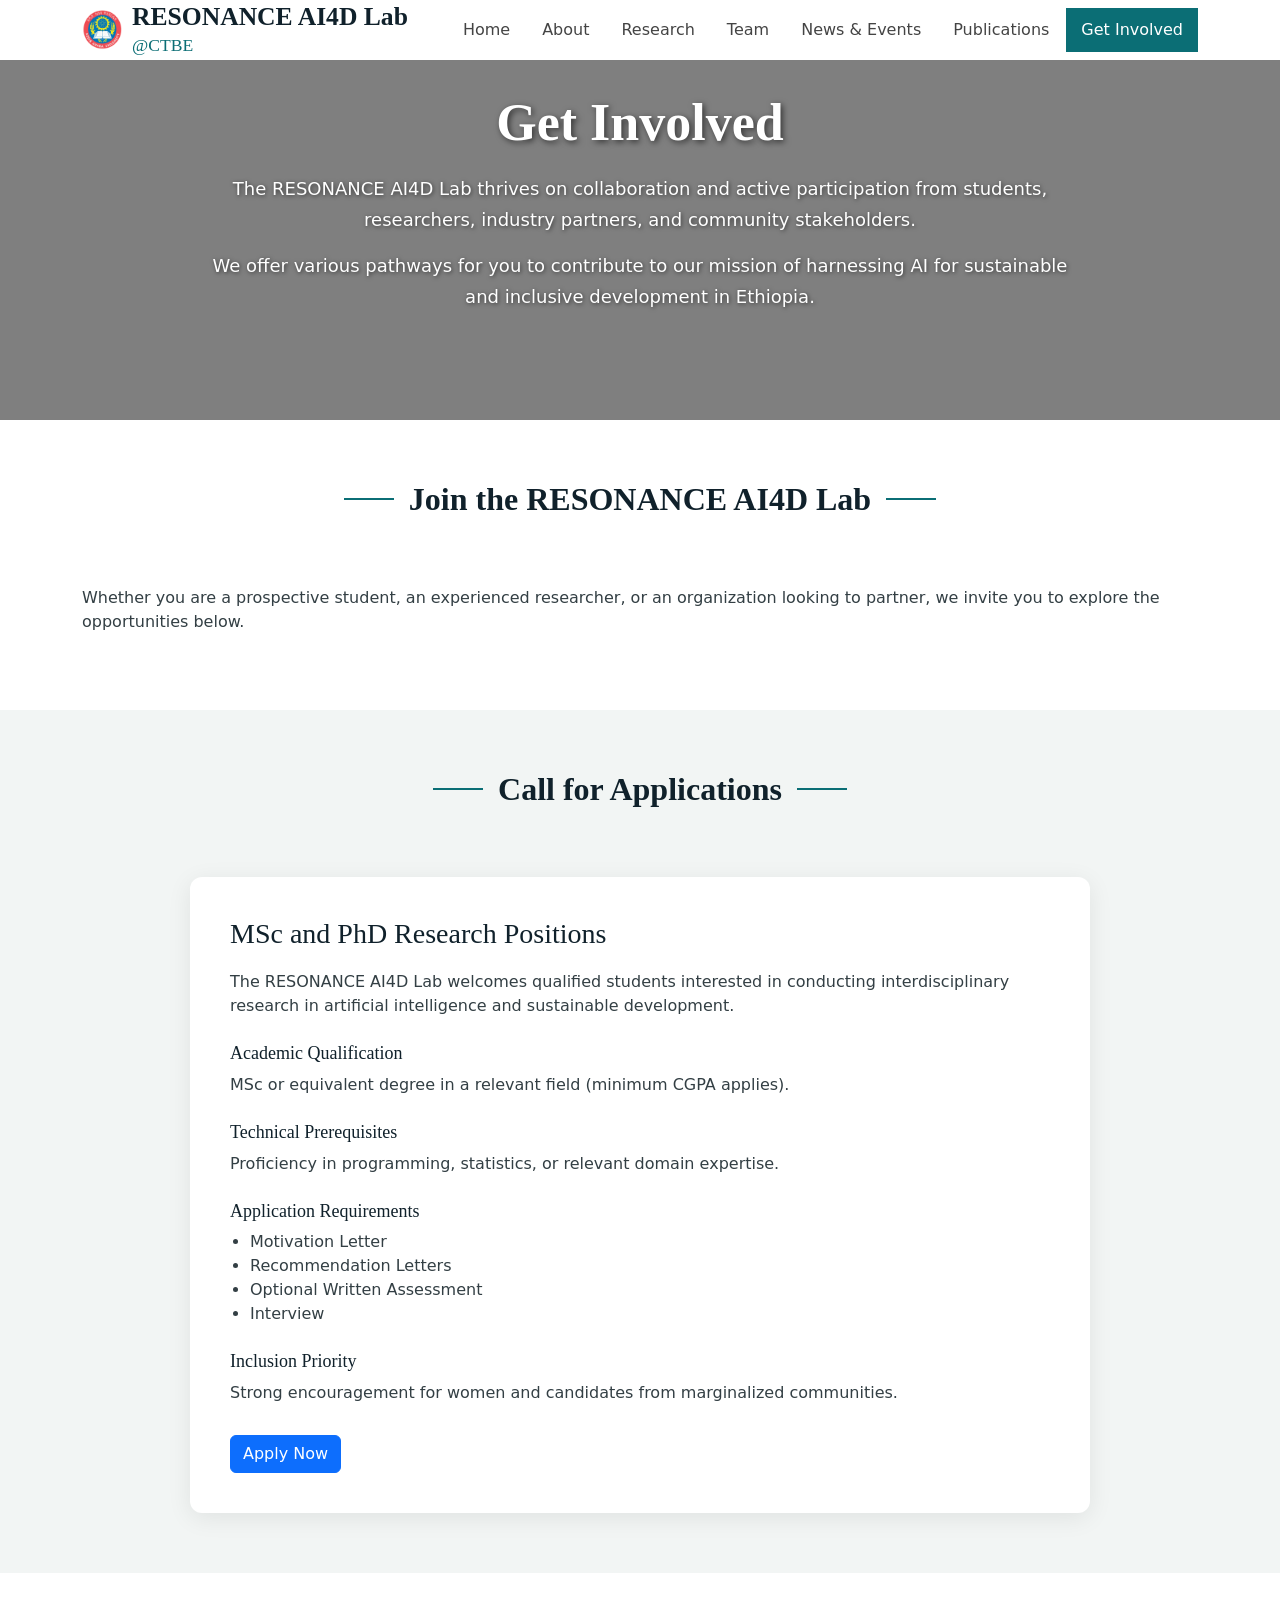
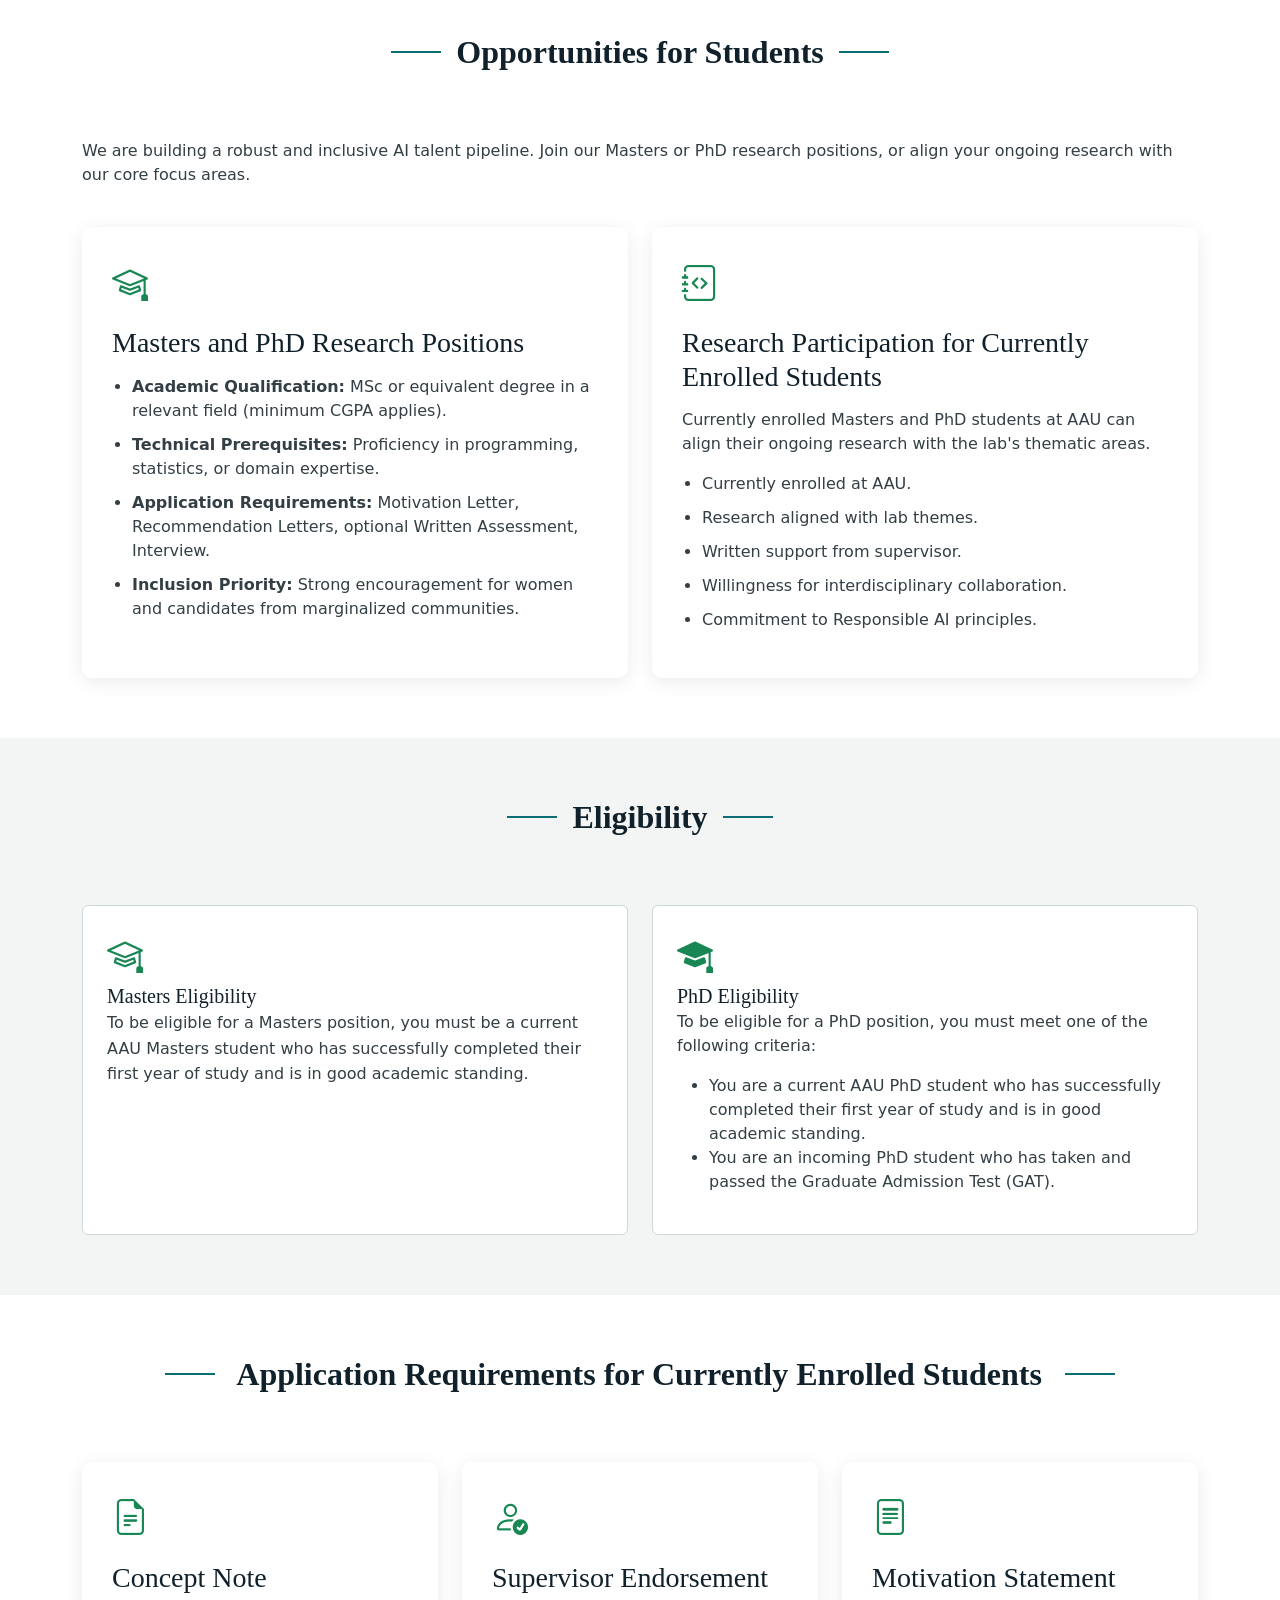
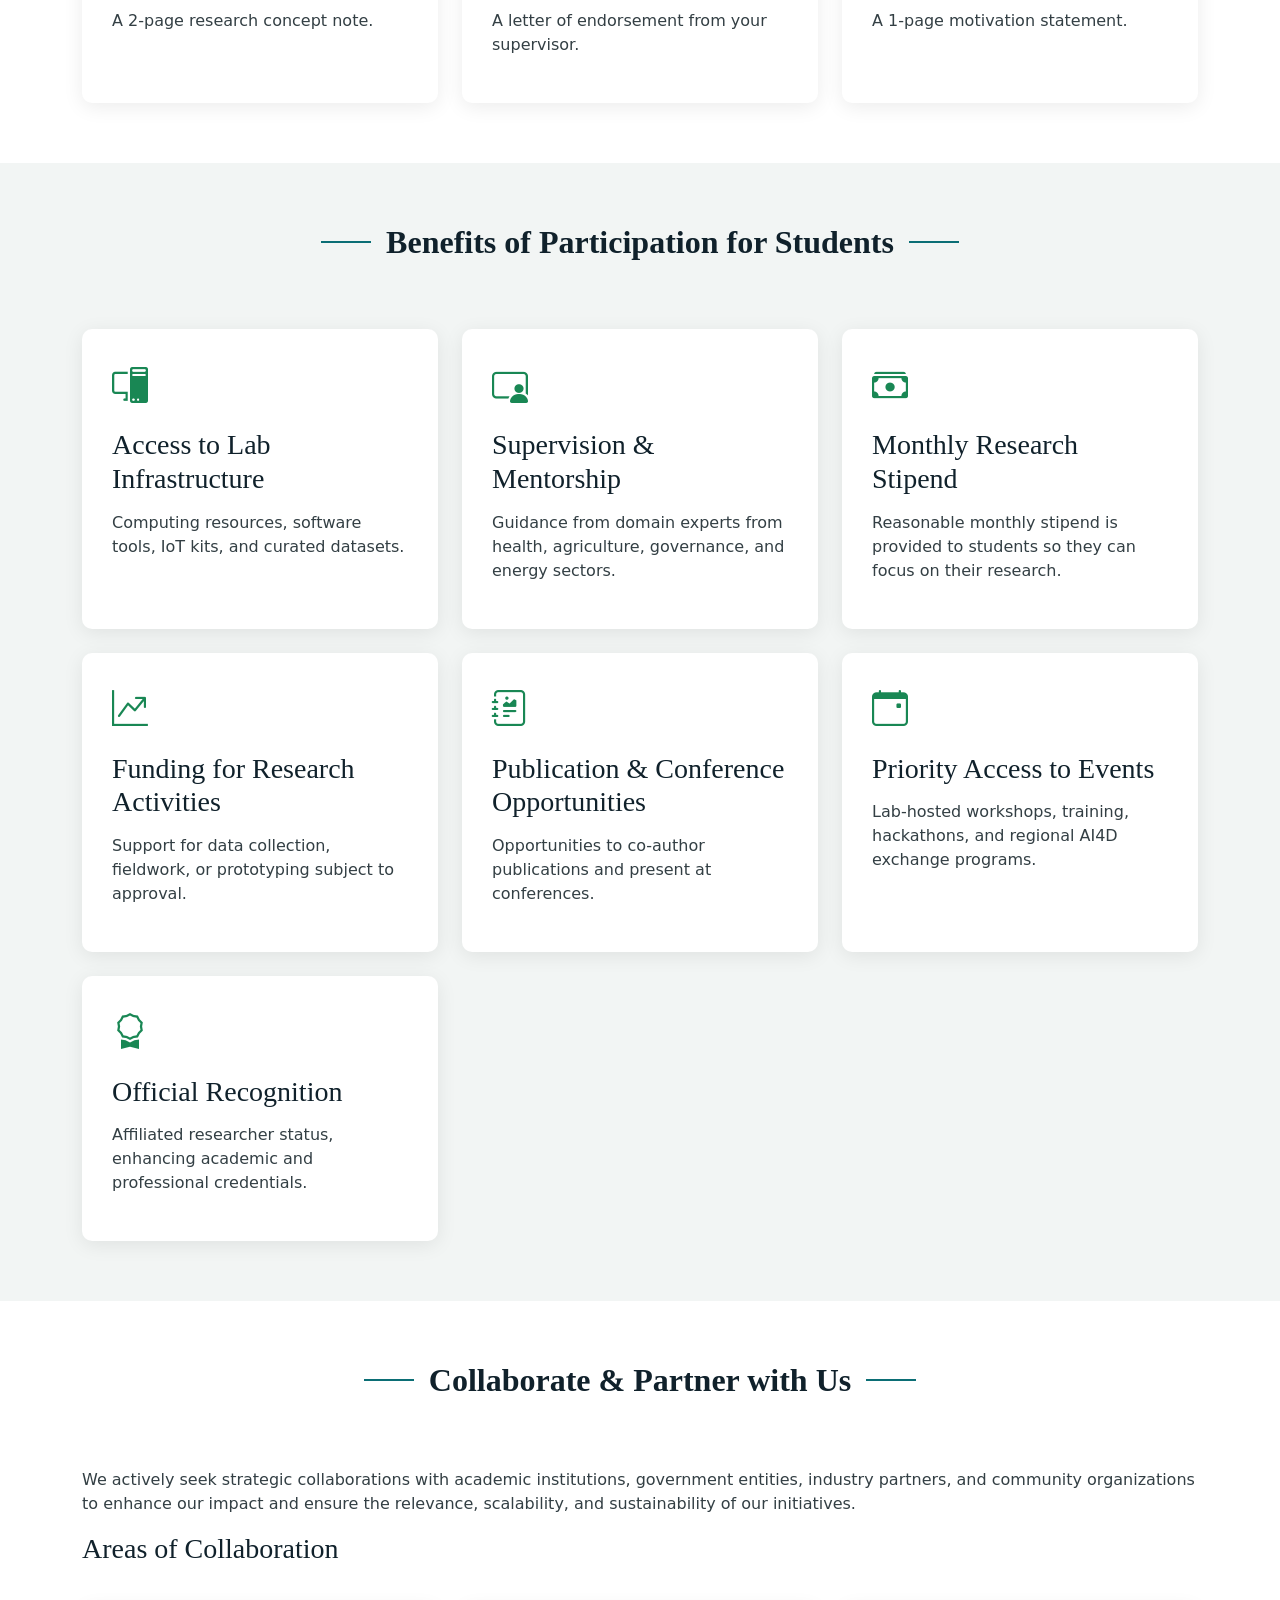
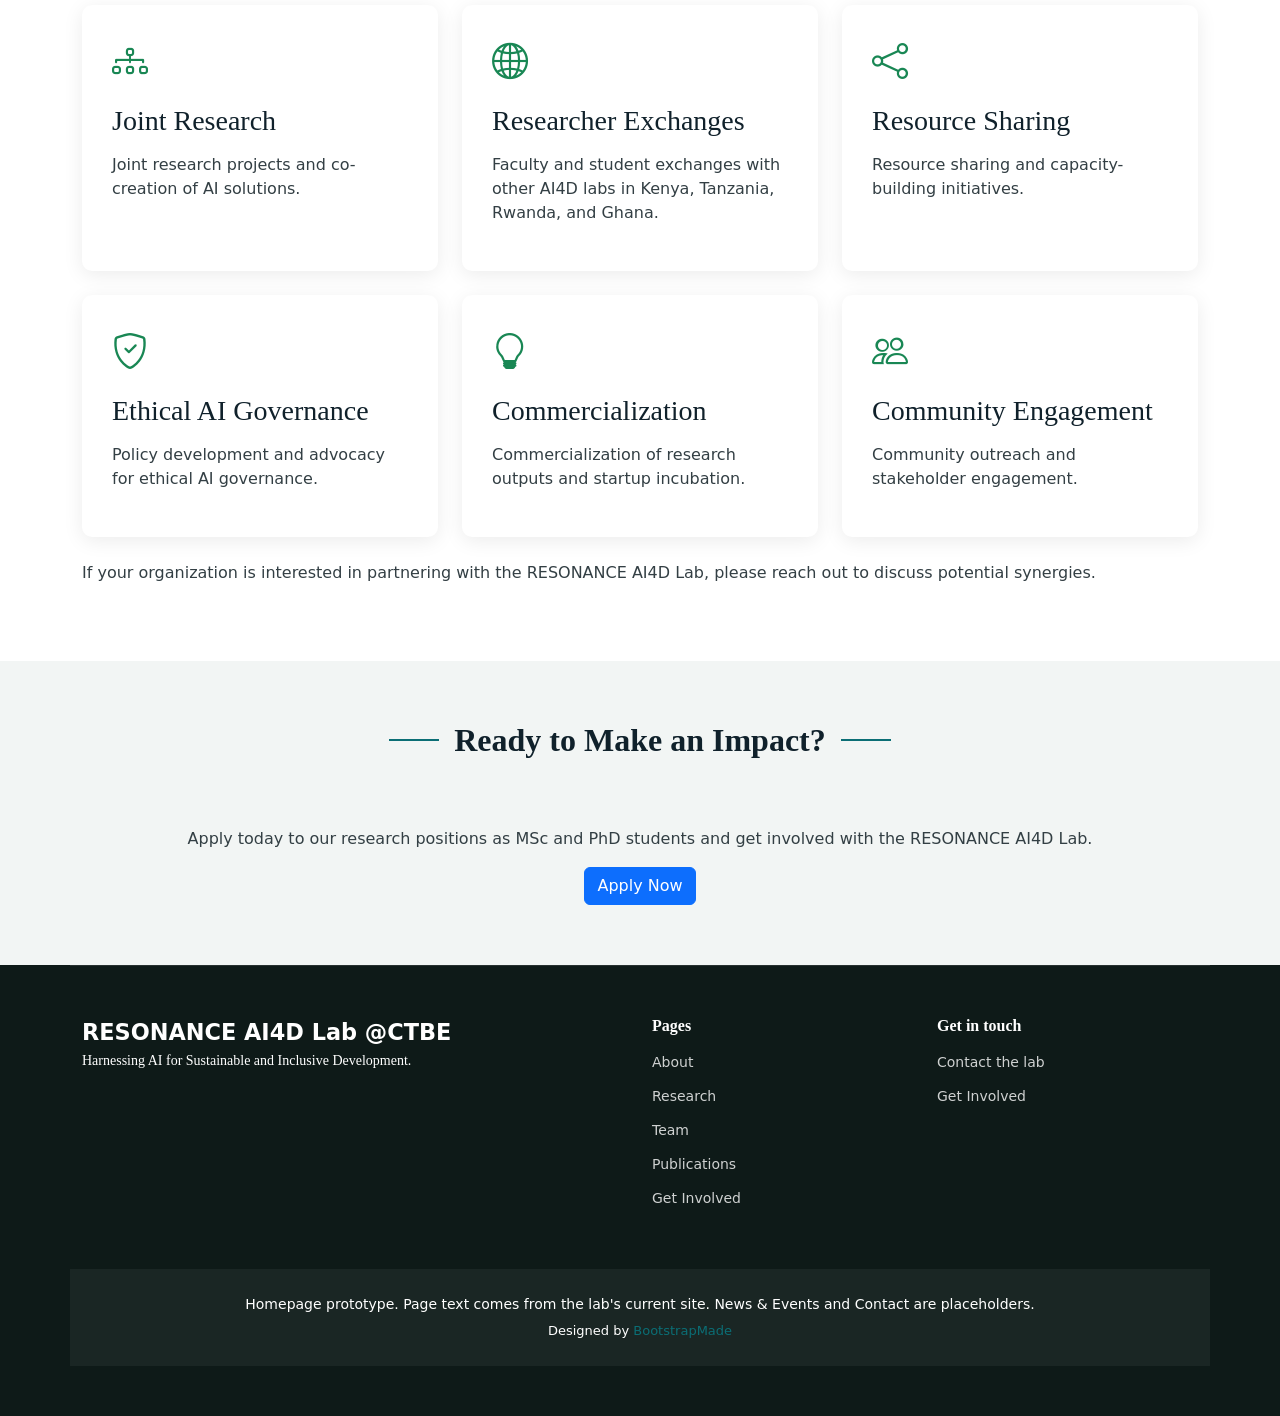
==== resonance-lab-site/get-involved.html @ 4c264465 "sample trial" ====
<!DOCTYPE html>
<html lang="en">
<head>
  <meta charset="utf-8">
  <meta name="viewport" content="width=device-width, initial-scale=1.0">

  <title>Get Involved | RESONANCE AI4D Lab @CTBE</title>

  <meta name="description"
        content="Get involved with the RESONANCE AI4D Lab through research, student opportunities, collaboration, and partnerships.">

  <link href="assets/vendor/bootstrap/css/bootstrap.min.css" rel="stylesheet">
  <link href="assets/vendor/bootstrap-icons/bootstrap-icons.css" rel="stylesheet">
  <link href="assets/css/main.css" rel="stylesheet">
  <link href="assets/css/lab.css" rel="stylesheet">

  <link rel="icon" type="image/png" href="assets/img/aauLogo.png">

  <!-- Template: Shuffle by BootstrapMade.com (https://bootstrapmade.com/license/) -->
</head>

<body class="index-page">

  <a class="skip" href="#main">Skip to main content</a>

  <!-- Header -->
  <header id="header" class="header d-flex align-items-center fixed-top">

    <div class="container-fluid container-xl position-relative d-flex align-items-center justify-content-between">

      <a href="index.html" class="logo d-flex align-items-center">
        <img src="assets/img/aauLogo.png" alt="AAU Logo" width="40" height="40">
        <span class="sitename">
          RESONANCE AI4D Lab <small>@CTBE</small>
        </span>
      </a>

      <nav id="navmenu" class="navmenu" aria-label="Main">

        <ul>
          <li><a href="index.html">Home</a></li>
          <li><a href="about.html">About</a></li>
          <li><a href="research.html">Research</a></li>
          <li><a href="team.html">Team</a></li>
          <li><a href="news-events.html">News &amp; Events</a></li>
          <li><a href="publications.html">Publications</a></li>
          <li>
            <a href="get-involved.html" class="active" aria-current="page">
              Get Involved
            </a>
          </li>
          <!-- <li><a href="contact.html">Contact</a></li> -->
        </ul>

        <button
          type="button"
          class="mobile-nav-toggle d-xl-none bi bi-list"
          aria-controls="navmenu"
          aria-expanded="false"
          aria-label="Open menu">
        </button>

      </nav>

    </div>
  </header>


  <!-- Main -->
  <main id="main" class="main">

    <!-- Hero -->
    <section class="get-involved-hero">

      <div class="get-involved-hero-overlay"></div>

      <div class="container get-involved-hero-content">

        <h1>Get Involved</h1>

        <p>
          The RESONANCE AI4D Lab thrives on collaboration and active
          participation from students, researchers, industry partners,
          and community stakeholders.
        </p>

        <p>
          We offer various pathways for you to contribute to our mission
          of harnessing AI for sustainable and inclusive development in Ethiopia.
        </p>

      </div>

    </section>


    <!-- Introduction -->
    <section class="section">

      <div class="container">

        <div class="section-title">
          <h2>Join the RESONANCE AI4D Lab</h2>
        </div>

        <div class="prose">

          <p>
            Whether you are a prospective student, an experienced researcher,
            or an organization looking to partner, we invite you to explore
            the opportunities below.
          </p>

        </div>

      </div>

    </section>


    <!-- Call for Applications -->
    <section class="section light-background"
             aria-labelledby="application-title">

      <div class="container">

        <div class="section-title">
          <h2 id="application-title">Call for Applications</h2>
        </div>

        <div class="application-box">

          <h3>MSc and PhD Research Positions</h3>

          <p>
            The RESONANCE AI4D Lab welcomes qualified students interested
            in conducting interdisciplinary research in artificial intelligence
            and sustainable development.
          </p>

          <h4>Academic Qualification</h4>

          <p>
            MSc or equivalent degree in a relevant field
            (minimum CGPA applies).
          </p>

          <h4>Technical Prerequisites</h4>

          <p>
            Proficiency in programming, statistics, or relevant
            domain expertise.
          </p>

          <h4>Application Requirements</h4>

          <ul>
            <li>Motivation Letter</li>
            <li>Recommendation Letters</li>
            <li>Optional Written Assessment</li>
            <li>Interview</li>
          </ul>

          <h4>Inclusion Priority</h4>

          <p>
            Strong encouragement for women and candidates from
            marginalized communities.
          </p>

          <div class="application-button">
            <a
              href="https://sites.google.com/aait.edu.et/resonance-lab/home/get-involved/application-202526"
              class="btn btn-primary"
              target="_blank"
              rel="noopener">
              Apply Now
            </a>
          </div>

        </div>

      </div>

    </section>


    <!-- Students -->
    <section class="section"
             aria-labelledby="students-title">

      <div class="container">

        <div class="section-title">
          <h2 id="students-title">Opportunities for Students</h2>
        </div>

        <div class="prose">

          <p>
            We are building a robust and inclusive AI talent pipeline.
            Join our Masters or PhD research positions, or align your
            ongoing research with our core focus areas.
          </p>

        </div>


        <div class="row gy-4 mt-3">

          <!-- Masters and PhD -->
          <div class="col-lg-6">

            <article class="involvement-card">

              <div class="involvement-icon">
                <i class="bi bi-mortarboard"></i>
              </div>

              <h3>Masters and PhD Research Positions</h3>

              <ul>
                <li>
                  <strong>Academic Qualification:</strong>
                  MSc or equivalent degree in a relevant field
                  (minimum CGPA applies).
                </li>

                <li>
                  <strong>Technical Prerequisites:</strong>
                  Proficiency in programming, statistics, or domain expertise.
                </li>

                <li>
                  <strong>Application Requirements:</strong>
                  Motivation Letter, Recommendation Letters,
                  optional Written Assessment, Interview.
                </li>

                <li>
                  <strong>Inclusion Priority:</strong>
                  Strong encouragement for women and candidates
                  from marginalized communities.
                </li>
              </ul>

            </article>

          </div>


          <!-- Current Students -->
          <div class="col-lg-6">

            <article class="involvement-card">

              <div class="involvement-icon">
                <i class="bi bi-journal-code"></i>
              </div>

              <h3>Research Participation for Currently Enrolled Students</h3>

              <p>
                Currently enrolled Masters and PhD students at AAU can
                align their ongoing research with the lab's thematic areas.
              </p>

              <ul>
                <li>Currently enrolled at AAU.</li>
                <li>Research aligned with lab themes.</li>
                <li>Written support from supervisor.</li>
                <li>Willingness for interdisciplinary collaboration.</li>
                <li>Commitment to Responsible AI principles.</li>
              </ul>

            </article>

          </div>

        </div>

      </div>

    </section>


    <!-- Eligibility -->
    <section class="section light-background"
             aria-labelledby="eligibility-title">

      <div class="container">

        <div class="section-title">
          <h2 id="eligibility-title">Eligibility</h2>
        </div>

        <div class="row gy-4">

          <div class="col-lg-6">

            <article class="person">

              <div class="involvement-icon">
                <i class="bi bi-mortarboard"></i>
              </div>

              <h3>Masters Eligibility</h3>

              <p>
                To be eligible for a Masters position, you must be a
                current AAU Masters student who has successfully completed
                their first year of study and is in good academic standing.
              </p>

            </article>

          </div>


          <div class="col-lg-6">

            <article class="person">

              <div class="involvement-icon">
                <i class="bi bi-mortarboard-fill"></i>
              </div>

              <h3>PhD Eligibility</h3>

              <p>
                To be eligible for a PhD position, you must meet one of
                the following criteria:
              </p>

              <ul>
                <li>
                  You are a current AAU PhD student who has successfully
                  completed their first year of study and is in good
                  academic standing.
                </li>

                <li>
                  You are an incoming PhD student who has taken and passed
                  the Graduate Admission Test (GAT).
                </li>
              </ul>

            </article>

          </div>

        </div>

      </div>

    </section>


    <!-- Application for Current Students -->
    <section class="section"
             aria-labelledby="requirements-title">

      <div class="container">

        <div class="section-title">
          <h2 id="requirements-title">
            Application Requirements for Currently Enrolled Students
          </h2>
        </div>

        <div class="row gy-4">

          <div class="col-md-4">

            <article class="benefit-card">
              <i class="bi bi-file-earmark-text"></i>
              <h3>Concept Note</h3>
              <p>
                A 2-page research concept note.
              </p>
            </article>

          </div>

          <div class="col-md-4">

            <article class="benefit-card">
              <i class="bi bi-person-check"></i>
              <h3>Supervisor Endorsement</h3>
              <p>
                A letter of endorsement from your supervisor.
              </p>
            </article>

          </div>

          <div class="col-md-4">

            <article class="benefit-card">
              <i class="bi bi-file-text"></i>
              <h3>Motivation Statement</h3>
              <p>
                A 1-page motivation statement.
              </p>
            </article>

          </div>

        </div>

      </div>

    </section>


    <!-- Benefits -->
    <section class="section light-background"
             aria-labelledby="benefits-title">

      <div class="container">

        <div class="section-title">
          <h2 id="benefits-title">Benefits of Participation for Students</h2>
        </div>

        <div class="row gy-4">

          <div class="col-md-6 col-lg-4">
            <article class="benefit-card">
              <i class="bi bi-pc-display"></i>
              <h3>Access to Lab Infrastructure</h3>
              <p>
                Computing resources, software tools, IoT kits,
                and curated datasets.
              </p>
            </article>
          </div>

          <div class="col-md-6 col-lg-4">
            <article class="benefit-card">
              <i class="bi bi-person-video3"></i>
              <h3>Supervision &amp; Mentorship</h3>
              <p>
                Guidance from domain experts from health, agriculture,
                governance, and energy sectors.
              </p>
            </article>
          </div>

          <div class="col-md-6 col-lg-4">
            <article class="benefit-card">
              <i class="bi bi-cash-stack"></i>
              <h3>Monthly Research Stipend</h3>
              <p>
                Reasonable monthly stipend is provided to students
                so they can focus on their research.
              </p>
            </article>
          </div>

          <div class="col-md-6 col-lg-4">
            <article class="benefit-card">
              <i class="bi bi-graph-up-arrow"></i>
              <h3>Funding for Research Activities</h3>
              <p>
                Support for data collection, fieldwork, or prototyping
                subject to approval.
              </p>
            </article>
          </div>

          <div class="col-md-6 col-lg-4">
            <article class="benefit-card">
              <i class="bi bi-journal-richtext"></i>
              <h3>Publication &amp; Conference Opportunities</h3>
              <p>
                Opportunities to co-author publications and present
                at conferences.
              </p>
            </article>
          </div>

          <div class="col-md-6 col-lg-4">
            <article class="benefit-card">
              <i class="bi bi-calendar-event"></i>
              <h3>Priority Access to Events</h3>
              <p>
                Lab-hosted workshops, training, hackathons,
                and regional AI4D exchange programs.
              </p>
            </article>
          </div>

          <div class="col-md-6 col-lg-4">
            <article class="benefit-card">
              <i class="bi bi-award"></i>
              <h3>Official Recognition</h3>
              <p>
                Affiliated researcher status, enhancing academic
                and professional credentials.
              </p>
            </article>
          </div>

        </div>

      </div>

    </section>


    <!-- Collaborate -->
    <section class="section"
             aria-labelledby="collaborate-title">

      <div class="container">

        <div class="section-title">
          <h2 id="collaborate-title">Collaborate &amp; Partner with Us</h2>
        </div>

        <div class="prose">

          <p>
            We actively seek strategic collaborations with academic
            institutions, government entities, industry partners,
            and community organizations to enhance our impact and
            ensure the relevance, scalability, and sustainability
            of our initiatives.
          </p>

          <h3>Areas of Collaboration</h3>

        </div>


        <div class="row gy-4 mt-3">

          <div class="col-md-6 col-lg-4">
            <article class="benefit-card">
              <i class="bi bi-diagram-3"></i>
              <h3>Joint Research</h3>
              <p>
                Joint research projects and co-creation of AI solutions.
              </p>
            </article>
          </div>

          <div class="col-md-6 col-lg-4">
            <article class="benefit-card">
              <i class="bi bi-globe2"></i>
              <h3>Researcher Exchanges</h3>
              <p>
                Faculty and student exchanges with other AI4D labs
                in Kenya, Tanzania, Rwanda, and Ghana.
              </p>
            </article>
          </div>

          <div class="col-md-6 col-lg-4">
            <article class="benefit-card">
              <i class="bi bi-share"></i>
              <h3>Resource Sharing</h3>
              <p>
                Resource sharing and capacity-building initiatives.
              </p>
            </article>
          </div>

          <div class="col-md-6 col-lg-4">
            <article class="benefit-card">
              <i class="bi bi-shield-check"></i>
              <h3>Ethical AI Governance</h3>
              <p>
                Policy development and advocacy for ethical AI governance.
              </p>
            </article>
          </div>

          <div class="col-md-6 col-lg-4">
            <article class="benefit-card">
              <i class="bi bi-lightbulb"></i>
              <h3>Commercialization</h3>
              <p>
                Commercialization of research outputs and startup incubation.
              </p>
            </article>
          </div>

          <div class="col-md-6 col-lg-4">
            <article class="benefit-card">
              <i class="bi bi-people"></i>
              <h3>Community Engagement</h3>
              <p>
                Community outreach and stakeholder engagement.
              </p>
            </article>
          </div>

        </div>

        <div class="prose mt-4">

          <p>
            If your organization is interested in partnering with the
            RESONANCE AI4D Lab, please reach out to discuss potential
            synergies.
          </p>

        </div>

      </div>

    </section>


    <!-- Final CTA -->
    <section class="section light-background"
             aria-labelledby="impact-title">

      <div class="container text-center">

        <div class="section-title">

          <h2 id="impact-title">Ready to Make an Impact?</h2>

        </div>

        <p>
          Apply today to our research positions as MSc and PhD students
          and get involved with the RESONANCE AI4D Lab.
        </p>

        <a
          href="https://sites.google.com/aait.edu.et/resonance-lab/home/get-involved/application-202526"
          class="btn btn-primary"
          target="_blank"
          rel="noopener">
          Apply Now
        </a>

      </div>

    </section>

  </main>


  <!-- Footer -->
  <footer id="footer" class="footer dark-background">

    <div class="container footer-top">

      <div class="row gy-4">

        <div class="col-lg-6 footer-about">

          <span class="sitename"
                style="font-size:1.4rem;font-weight:700">
            RESONANCE AI4D Lab @CTBE
          </span>

          <p>
            Harnessing AI for Sustainable and Inclusive Development.
          </p>

        </div>


        <div class="col-lg-3 col-6 footer-links">

          <h4>Pages</h4>

          <ul>
            <li><a href="about.html">About</a></li>
            <li><a href="research.html">Research</a></li>
            <li><a href="team.html">Team</a></li>
            <li><a href="publications.html">Publications</a></li>
            <li><a href="get-involved.html">Get Involved</a></li>
          </ul>

        </div>


        <div class="col-lg-3 col-6 footer-links">

          <h4>Get in touch</h4>

          <ul>
            <li><a href="contact.html">Contact the lab</a></li>
            <li><a href="get-involved.html">Get Involved</a></li>
          </ul>

        </div>

      </div>

    </div>


    <div class="container copyright text-center mt-4">

      <p>
        Homepage prototype. Page text comes from the lab's current site.
        News &amp; Events and Contact are placeholders.
      </p>

      <div class="credits">
        Designed by
        <a href="https://bootstrapmade.com/">BootstrapMade</a>
      </div>

    </div>

  </footer>


  <a href="#"
     id="scroll-top"
     class="scroll-top d-flex align-items-center justify-content-center"
     aria-label="Back to top">
    <i class="bi bi-arrow-up-short" aria-hidden="true"></i>
  </a>

  <script src="assets/js/main.js"></script>

</body>
</html>
---- resonance-lab-site/assets/css/main.css ----
/**
* Template Name: Shuffle
* Template URL: https://bootstrapmade.com/bootstrap-3-one-page-template-free-shuffle/
* Updated: Aug 07 2024 with Bootstrap v5.3.3
* Author: BootstrapMade.com
* License: https://bootstrapmade.com/license/
*/

/*--------------------------------------------------------------
# Font & Color Variables
# Help: https://bootstrapmade.com/color-system/
--------------------------------------------------------------*/
/* Fonts */
:root {
  --default-font: "Roboto",  system-ui, -apple-system, "Segoe UI", Roboto, "Helvetica Neue", Arial, "Noto Sans", "Liberation Sans", sans-serif, "Apple Color Emoji", "Segoe UI Emoji", "Segoe UI Symbol", "Noto Color Emoji";
  --heading-font: "Inter",  sans-serif;
  --nav-font: "Poppins",  sans-serif;
}

/* Global Colors - The following color variables are used throughout the website. Updating them here will change the color scheme of the entire website */
:root { 
  --background-color: #ffffff; /* Background color for the entire website, including individual sections */
  --default-color: #444444; /* Default color used for the majority of the text content across the entire website */
  --heading-color: #384f4b; /* Color for headings, subheadings and title throughout the website */
  --accent-color: #1bbca3; /* Accent color that represents your brand on the website. It's used for buttons, links, and other elements that need to stand out */
  --surface-color: #ffffff; /* The surface color is used as a background of boxed elements within sections, such as cards, icon boxes, or other elements that require a visual separation from the global background. */
  --contrast-color: #ffffff; /* Contrast color for text, ensuring readability against backgrounds of accent, heading, or default colors. */
}

/* Nav Menu Colors - The following color variables are used specifically for the navigation menu. They are separate from the global colors to allow for more customization options */
:root {
  --nav-color: #444444;  /* The default color of the main navmenu links */
  --nav-hover-color: #1bbca3; /* Applied to main navmenu links when they are hovered over or active */
  --nav-mobile-background-color: #ffffff; /* Used as the background color for mobile navigation menu */
  --nav-dropdown-background-color: #ffffff; /* Used as the background color for dropdown items that appear when hovering over primary navigation items */
  --nav-dropdown-color: #444444; /* Used for navigation links of the dropdown items in the navigation menu. */
  --nav-dropdown-hover-color: #1bbca3; /* Similar to --nav-hover-color, this color is applied to dropdown navigation links when they are hovered over. */
}

/* Color Presets - These classes override global colors when applied to any section or element, providing reuse of the sam color scheme. */

.light-background {
  --background-color: #f2f5f4;
  --surface-color: #ffffff;
}

.dark-background {
  --background-color: #0e1a18;
  --default-color: #ffffff;
  --heading-color: #ffffff;
  --surface-color: #203b37;
  --contrast-color: #ffffff;
}

/* Smooth scroll */
:root {
  scroll-behavior: smooth;
}

/*--------------------------------------------------------------
# General Styling & Shared Classes
--------------------------------------------------------------*/
body {
  color: var(--default-color);
  background-color: var(--background-color);
  font-family: var(--default-font);
}

a {
  color: var(--accent-color);
  text-decoration: none;
  transition: 0.3s;
}

a:hover {
  color: color-mix(in srgb, var(--accent-color), transparent 25%);
  text-decoration: none;
}

h1,
h2,
h3,
h4,
h5,
h6 {
  color: var(--heading-color);
  font-family: var(--heading-font);
}

/* PHP Email Form Messages
------------------------------*/
.php-email-form .error-message {
  display: none;
  background: #df1529;
  color: #ffffff;
  text-align: left;
  padding: 15px;
  margin-bottom: 24px;
  font-weight: 600;
}

.php-email-form .sent-message {
  display: none;
  color: #ffffff;
  background: #059652;
  text-align: center;
  padding: 15px;
  margin-bottom: 24px;
  font-weight: 600;
}

.php-email-form .loading {
  display: none;
  background: var(--surface-color);
  text-align: center;
  padding: 15px;
  margin-bottom: 24px;
}

.php-email-form .loading:before {
  content: "";
  display: inline-block;
  border-radius: 50%;
  width: 24px;
  height: 24px;
  margin: 0 10px -6px 0;
  border: 3px solid var(--accent-color);
  border-top-color: var(--surface-color);
  animation: php-email-form-loading 1s linear infinite;
}

@keyframes php-email-form-loading {
  0% {
    transform: rotate(0deg);
  }

  100% {
    transform: rotate(360deg);
  }
}

/*--------------------------------------------------------------
# Global Header
--------------------------------------------------------------*/
.header {
  color: var(--default-color);
  background-color: var(--background-color);
  padding: 15px 0;
  transition: all 0.5s;
  z-index: 997;
}

.header .logo {
  line-height: 1;
}

.header .logo img {
  max-height: 32px;
  margin-right: 8px;
}

.header .logo h1 {
  font-size: 30px;
  margin: 0;
  font-weight: 700;
  color: var(--heading-color);
}

.scrolled .header {
  box-shadow: 0px 0 18px rgba(0, 0, 0, 0.1);
}

/*--------------------------------------------------------------
# Navigation Menu
--------------------------------------------------------------*/
/* Desktop Navigation */
@media (min-width: 1200px) {
  .navmenu {
    padding: 0;
  }

  .navmenu ul {
    margin: 0;
    padding: 0;
    display: flex;
    list-style: none;
    align-items: center;
  }

  .navmenu li {
    position: relative;
  }

  .navmenu a,
  .navmenu a:focus {
    color: var(--nav-color);
    padding: 10px 15px;
    margin-left: 2px;
    font-size: 16px;
    font-family: var(--nav-font);
    font-weight: 400;
    display: flex;
    align-items: center;
    justify-content: space-between;
    white-space: nowrap;
    transition: 0.3s;
  }

  .navmenu a i,
  .navmenu a:focus i {
    font-size: 12px;
    line-height: 0;
    margin-left: 5px;
    transition: 0.3s;
  }

  .navmenu li:hover>a,
  .navmenu .active,
  .navmenu .active:focus {
    color: var(--contrast-color);
    background-color: var(--nav-hover-color);
  }

  .navmenu .dropdown ul {
    margin: 0;
    padding: 0;
    background: var(--nav-dropdown-background-color);
    display: block;
    position: absolute;
    visibility: hidden;
    left: 2px;
    top: 130%;
    opacity: 0;
    transition: 0.3s;
    z-index: 99;
    box-shadow: 0px 0px 30px rgba(0, 0, 0, 0.1);
  }

  .navmenu .dropdown ul li {
    min-width: 200px;
  }

  .navmenu .dropdown ul a {
    padding: 10px 20px;
    margin: 0;
    font-size: 15px;
    text-transform: none;
    color: var(--nav-dropdown-color);
  }

  .navmenu .dropdown ul a i {
    font-size: 12px;
  }

  .navmenu .dropdown ul a:hover,
  .navmenu .dropdown ul .active:hover,
  .navmenu .dropdown ul li:hover>a {
    color: var(--contrast-color);
    background-color: var(--nav-hover-color);
  }

  .navmenu .dropdown:hover>ul {
    opacity: 1;
    top: 100%;
    visibility: visible;
  }

  .navmenu .dropdown .dropdown ul {
    top: 0;
    left: -90%;
    visibility: hidden;
  }

  .navmenu .dropdown .dropdown:hover>ul {
    opacity: 1;
    top: 0;
    left: -100%;
    visibility: visible;
  }
}

/* Mobile Navigation */
@media (max-width: 1199px) {
  .mobile-nav-toggle {
    color: var(--nav-color);
    font-size: 28px;
    line-height: 0;
    margin-right: 10px;
    cursor: pointer;
    transition: color 0.3s;
  }

  .navmenu {
    padding: 0;
    z-index: 9997;
  }

  .navmenu ul {
    display: none;
    list-style: none;
    position: absolute;
    inset: 60px 20px 20px 20px;
    padding: 10px 0;
    margin: 0;
    border-radius: 6px;
    background-color: var(--nav-mobile-background-color);
    overflow-y: auto;
    transition: 0.3s;
    z-index: 9998;
    box-shadow: 0px 0px 30px rgba(0, 0, 0, 0.1);
  }

  .navmenu a,
  .navmenu a:focus {
    color: var(--nav-dropdown-color);
    padding: 10px 20px;
    font-family: var(--nav-font);
    font-size: 17px;
    font-weight: 500;
    display: flex;
    align-items: center;
    justify-content: space-between;
    white-space: nowrap;
    transition: 0.3s;
  }

  .navmenu a i,
  .navmenu a:focus i {
    font-size: 12px;
    line-height: 0;
    margin-left: 5px;
    width: 30px;
    height: 30px;
    display: flex;
    align-items: center;
    justify-content: center;
    border-radius: 50%;
    transition: 0.3s;
    background-color: color-mix(in srgb, var(--accent-color), transparent 90%);
  }

  .navmenu a i:hover,
  .navmenu a:focus i:hover {
    background-color: var(--accent-color);
    color: var(--contrast-color);
  }

  .navmenu a:hover,
  .navmenu .active,
  .navmenu .active:focus {
    color: var(--nav-dropdown-hover-color);
  }

  .navmenu .active i,
  .navmenu .active:focus i {
    background-color: var(--accent-color);
    color: var(--contrast-color);
    transform: rotate(180deg);
  }

  .navmenu .dropdown ul {
    position: static;
    display: none;
    z-index: 99;
    padding: 10px 0;
    margin: 10px 20px;
    background-color: var(--nav-dropdown-background-color);
    border: 1px solid color-mix(in srgb, var(--default-color), transparent 90%);
    box-shadow: none;
    transition: all 0.5s ease-in-out;
  }

  .navmenu .dropdown ul ul {
    background-color: rgba(33, 37, 41, 0.1);
  }

  .navmenu .dropdown>.dropdown-active {
    display: block;
    background-color: rgba(33, 37, 41, 0.03);
  }

  .mobile-nav-active {
    overflow: hidden;
  }

  .mobile-nav-active .mobile-nav-toggle {
    color: #fff;
    position: absolute;
    font-size: 32px;
    top: 15px;
    right: 15px;
    margin-right: 0;
    z-index: 9999;
  }

  .mobile-nav-active .navmenu {
    position: fixed;
    overflow: hidden;
    inset: 0;
    background: rgba(33, 37, 41, 0.8);
    transition: 0.3s;
  }

  .mobile-nav-active .navmenu>ul {
    display: block;
  }
}

/*--------------------------------------------------------------
# Global Footer
--------------------------------------------------------------*/
.footer {
  color: var(--default-color);
  background-color: var(--background-color);
  font-size: 14px;
  padding-bottom: 50px;
  position: relative;
}

.footer .footer-top {
  padding-top: 50px;
  border-top: 1px solid color-mix(in srgb, var(--default-color), transparent 90%);
}

.footer .footer-about .logo {
  line-height: 1;
  margin-bottom: 25px;
}

.footer .footer-about .logo img {
  max-height: 40px;
  margin-right: 6px;
}

.footer .footer-about .logo span {
  color: var(--heading-color);
  font-size: 30px;
  font-weight: 700;
  letter-spacing: 1px;
  font-family: var(--heading-font);
}

.footer .footer-about p {
  font-size: 14px;
  font-family: var(--heading-font);
}

.footer .social-links a {
  display: flex;
  align-items: center;
  justify-content: center;
  width: 40px;
  height: 40px;
  border-radius: 50%;
  border: 1px solid color-mix(in srgb, var(--default-color), transparent 50%);
  font-size: 16px;
  color: color-mix(in srgb, var(--default-color), transparent 50%);
  margin-right: 10px;
  transition: 0.3s;
}

.footer .social-links a:hover {
  color: var(--accent-color);
  border-color: var(--accent-color);
}

.footer h4 {
  font-size: 16px;
  font-weight: bold;
  position: relative;
  padding-bottom: 12px;
}

.footer .footer-links {
  margin-bottom: 30px;
}

.footer .footer-links ul {
  list-style: none;
  padding: 0;
  margin: 0;
}

.footer .footer-links ul i {
  padding-right: 2px;
  font-size: 12px;
  line-height: 0;
}

.footer .footer-links ul li {
  padding: 10px 0;
  display: flex;
  align-items: center;
}

.footer .footer-links ul li:first-child {
  padding-top: 0;
}

.footer .footer-links ul a {
  color: color-mix(in srgb, var(--default-color), transparent 20%);
  display: inline-block;
  line-height: 1;
}

.footer .footer-links ul a:hover {
  color: var(--accent-color);
}

.footer .footer-contact p {
  margin-bottom: 5px;
}

.footer .copyright {
  padding-top: 25px;
  padding-bottom: 25px;
  background-color: color-mix(in srgb, var(--default-color), transparent 95%);
}

.footer .copyright p {
  margin-bottom: 0;
}

.footer .credits {
  margin-top: 6px;
  font-size: 13px;
}

/*--------------------------------------------------------------
# Preloader
--------------------------------------------------------------*/
#preloader {
  position: fixed;
  inset: 0;
  z-index: 999999;
  overflow: hidden;
  background: var(--background-color);
  transition: all 0.6s ease-out;
}

#preloader:before {
  content: "";
  position: fixed;
  top: calc(50% - 30px);
  left: calc(50% - 30px);
  border: 6px solid #ffffff;
  border-color: var(--accent-color) transparent var(--accent-color) transparent;
  border-radius: 50%;
  width: 60px;
  height: 60px;
  animation: animate-preloader 1.5s linear infinite;
}

@keyframes animate-preloader {
  0% {
    transform: rotate(0deg);
  }

  100% {
    transform: rotate(360deg);
  }
}

/*--------------------------------------------------------------
# Scroll Top Button
--------------------------------------------------------------*/
.scroll-top {
  position: fixed;
  visibility: hidden;
  opacity: 0;
  right: 15px;
  bottom: 15px;
  z-index: 99999;
  background-color: var(--accent-color);
  width: 40px;
  height: 40px;
  border-radius: 4px;
  transition: all 0.4s;
}

.scroll-top i {
  font-size: 24px;
  color: var(--contrast-color);
  line-height: 0;
}

.scroll-top:hover {
  background-color: color-mix(in srgb, var(--accent-color), transparent 20%);
  color: var(--contrast-color);
}

.scroll-top.active {
  visibility: visible;
  opacity: 1;
}

/*--------------------------------------------------------------
# Disable aos animation delay on mobile devices
--------------------------------------------------------------*/
@media screen and (max-width: 768px) {
  [data-aos-delay] {
    transition-delay: 0 !important;
  }
}

/*--------------------------------------------------------------
# Global Page Titles & Breadcrumbs
--------------------------------------------------------------*/
.page-title {
  color: var(--default-color);
  background-color: var(--background-color);
  position: relative;
}

.page-title .heading {
  padding: 120px 0 60px 0;
  border-top: 1px solid color-mix(in srgb, var(--default-color), transparent 90%);
}

.page-title .heading h1 {
  font-size: 38px;
  font-weight: 700;
}

.page-title nav {
  background-color: color-mix(in srgb, var(--default-color), transparent 96%);
  padding: 20px 0;
}

.page-title nav ol {
  display: flex;
  flex-wrap: wrap;
  list-style: none;
  padding: 0;
  margin: 0;
  font-size: 16px;
  font-weight: 400;
}

.page-title nav ol li+li {
  padding-left: 10px;
}

.page-title nav ol li+li::before {
  content: "/";
  display: inline-block;
  padding-right: 10px;
  color: color-mix(in srgb, var(--default-color), transparent 70%);
}

/*--------------------------------------------------------------
# Global Sections
--------------------------------------------------------------*/
section,
.section {
  color: var(--default-color);
  background-color: var(--background-color);
  padding: 60px 0;
  scroll-margin-top: 74px;
  overflow: clip;
}

@media (max-width: 1199px) {

  section,
  .section {
    scroll-margin-top: 66px;
  }
}

/*--------------------------------------------------------------
# Global Section Titles
--------------------------------------------------------------*/
.section-title {
  text-align: center;
  padding-bottom: 60px;
  position: relative;
}

.section-title h2 {
  font-size: 32px;
  font-weight: 700;
  position: relative;
}

.section-title h2:before,
.section-title h2:after {
  content: "";
  width: 50px;
  height: 2px;
  background: var(--accent-color);
  display: inline-block;
}

.section-title h2:before {
  margin: 0 15px 10px 0;
}

.section-title h2:after {
  margin: 0 0 10px 15px;
}

.section-title p {
  margin-bottom: 0;
}

/*--------------------------------------------------------------
# Hero Section
--------------------------------------------------------------*/
.hero {
  padding: 0;
}

.hero .carousel {
  width: 100%;
  min-height: 100vh;
  padding: 0;
  margin: 0;
  background-color: var(--background-color);
  position: relative;
}

.hero img {
  position: absolute;
  inset: 0;
  display: block;
  width: 100%;
  height: 100%;
  object-fit: cover;
  z-index: 1;
}

.hero .carousel-item {
  position: absolute;
  inset: 0;
  background-size: cover;
  background-position: center;
  background-repeat: no-repeat;
  overflow: hidden;
}

.hero .carousel-item:before {
  content: "";
  background: color-mix(in srgb, var(--background-color), transparent 30%);
  position: absolute;
  inset: 0;
  z-index: 2;
}

.hero .carousel-item::before {
  content: "";
  background-color: color-mix(in srgb, var(--background-color), transparent 30%);
  position: absolute;
  inset: 0;
}

.hero .carousel-container {
  position: absolute;
  inset: 120px 64px 64px 64px;
  display: flex;
  justify-content: center;
  align-items: center;
  flex-direction: column;
  z-index: 3;
}

.hero h2 {
  margin-bottom: 30px;
  font-size: 48px;
  font-weight: 700;
  animation: fadeInDown 1s both;
}

@media (max-width: 768px) {
  .hero h2 {
    font-size: 30px;
  }
}

.hero p {
  animation: fadeInDown 1s both 0.2s;
}

@media (min-width: 1024px) {

  .hero h2,
  .hero p {
    max-width: 60%;
  }
}

.hero .btn-get-started {
  color: var(--contrast-color);
  background: var(--accent-color);
  font-family: var(--heading-font);
  font-weight: 500;
  font-size: 15px;
  letter-spacing: 1px;
  display: inline-block;
  padding: 8px 32px;
  border-radius: 50px;
  transition: 0.5s;
  margin: 10px;
  animation: fadeInUp 1s both 0.4s;
}

.hero .btn-get-started:hover {
  background: color-mix(in srgb, var(--accent-color), transparent 20%);
}

.hero .carousel-control-prev,
.hero .carousel-control-next {
  width: 10%;
  transition: 0.3s;
  opacity: 0.5;
}

.hero .carousel-control-prev:focus,
.hero .carousel-control-next:focus {
  opacity: 0.5;
}

.hero .carousel-control-prev:hover,
.hero .carousel-control-next:hover {
  opacity: 0.9;
}

@media (min-width: 1024px) {

  .hero .carousel-control-prev,
  .hero .carousel-control-next {
    width: 5%;
  }
}

.hero .carousel-control-next-icon,
.hero .carousel-control-prev-icon {
  background: none;
  font-size: 32px;
  line-height: 1;
}

.hero .carousel-indicators {
  list-style: none;
}

.hero .carousel-indicators li {
  cursor: pointer;
}

@keyframes fadeInUp {
  from {
    opacity: 0;
    transform: translate3d(0, 100%, 0);
  }

  to {
    opacity: 1;
    transform: translate3d(0, 0, 0);
  }
}

@keyframes fadeInDown {
  from {
    opacity: 0;
    transform: translate3d(0, -100%, 0);
  }

  to {
    opacity: 1;
    transform: translate3d(0, 0, 0);
  }
}

/*--------------------------------------------------------------
# About Section
--------------------------------------------------------------*/
.about .content h3 {
  font-size: 2rem;
  font-weight: 700;
}

.about .content ul {
  list-style: none;
  padding: 0;
}

.about .content ul li {
  padding-bottom: 10px;
}

.about .content ul i {
  font-size: 1.25rem;
  margin-right: 4px;
  color: var(--accent-color);
}

.about .content p:last-child {
  margin-bottom: 0;
}

.about .content .read-more {
  background: var(--accent-color);
  color: var(--contrast-color);
  font-family: var(--heading-font);
  font-weight: 500;
  font-size: 16px;
  letter-spacing: 1px;
  padding: 12px 24px;
  border-radius: 5px;
  transition: 0.3s;
  display: inline-flex;
  align-items: center;
  justify-content: center;
}

.about .content .read-more i {
  font-size: 18px;
  margin-left: 5px;
  line-height: 0;
  transition: 0.3s;
}

.about .content .read-more:hover {
  background: color-mix(in srgb, var(--accent-color), black 20%);
  padding-right: 19px;
}

.about .content .read-more:hover i {
  margin-left: 10px;
}

/*--------------------------------------------------------------
# Stats Section
--------------------------------------------------------------*/
.stats .stats-item {
  padding: 30px;
  width: 100%;
}

.stats .stats-item i {
  color: var(--accent-color);
  display: block;
  font-size: 44px;
  float: left;
  line-height: 0;
}

.stats .stats-item .purecounter {
  color: var(--heading-color);
  font-size: 48px;
  line-height: 40px;
  display: block;
  font-weight: 700;
  margin-left: 60px;
}

.stats .stats-item p {
  color: color-mix(in srgb, var(--default-color), transparent 40%);
  padding: 15px 0 0 0;
  margin: 0 0 0 60px;
  font-family: var(--heading-font);
  font-size: 14px;
}

/*--------------------------------------------------------------
# Services Section
--------------------------------------------------------------*/
.services .service-item {
  background-color: var(--surface-color);
  box-shadow: 0px 0 25px 0 rgba(0, 0, 0, 0.1);
  padding: 50px 30px;
  transition: all 0.3s ease-in-out;
  height: 100%;
  position: relative;
  z-index: 1;
}

.services .service-item:before {
  content: "";
  position: absolute;
  background: var(--accent-color);
  inset: 100% 0 0 0;
  transition: all 0.3s;
  z-index: -1;
}

.services .service-item .icon {
  margin-bottom: 10px;
}

.services .service-item .icon i {
  color: var(--accent-color);
  font-size: 36px;
  transition: ease-in-out 0.3s;
}

.services .service-item h4 {
  font-weight: 700;
  margin-bottom: 15px;
  font-size: 20px;
}

.services .service-item h4 a {
  color: var(--heading-color);
  transition: ease-in-out 0.3s;
}

.services .service-item p {
  line-height: 24px;
  font-size: 14px;
  margin-bottom: 0;
  transition: ease-in-out 0.3s;
}

.services .service-item:hover h4 a,
.services .service-item:hover .icon i,
.services .service-item:hover p {
  color: var(--contrast-color);
}

.services .service-item:hover:before {
  background: var(--accent-color);
  inset: 0;
  border-radius: 0px;
}

/*--------------------------------------------------------------
# Call To Action Section
--------------------------------------------------------------*/
.call-to-action {
  padding: 80px 0;
  position: relative;
  clip-path: inset(0);
}

.call-to-action img {
  position: fixed;
  top: 0;
  left: 0;
  display: block;
  width: 100%;
  height: 100%;
  object-fit: cover;
  z-index: 1;
}

.call-to-action:before {
  content: "";
  background: color-mix(in srgb, var(--background-color), transparent 50%);
  position: absolute;
  inset: 0;
  z-index: 2;
}

.call-to-action .container {
  position: relative;
  z-index: 3;
}

.call-to-action h3 {
  font-size: 28px;
  font-weight: 700;
  color: var(--default-color);
}

.call-to-action p {
  color: var(--default-color);
}

.call-to-action .cta-btn {
  font-family: var(--heading-font);
  font-weight: 500;
  font-size: 16px;
  letter-spacing: 1px;
  display: inline-block;
  padding: 12px 40px;
  border-radius: 50px;
  transition: 0.5s;
  margin: 10px;
  border: 2px solid var(--accent-color);
  color: var(--contrast-color);
}

.call-to-action .cta-btn:hover {
  background: var(--accent-color);
  border: 2px solid var(--accent-color);
}

/*--------------------------------------------------------------
# More Services Section
--------------------------------------------------------------*/
.more-services .card {
  background-color: var(--surface-color);
  color: var(--default-color);
  padding: 30px;
  box-shadow: 0px 0 10px rgba(0, 0, 0, 0.1);
  text-align: center;
  transition: 0.3s;
  height: 100%;
  border: 0;
}

.more-services .card img {
  padding: 0;
  transition: 0.5s;
  transform: scale(1.1);
}

.more-services .card h3 {
  font-size: 24px;
  font-weight: 700;
  margin-top: 30px;
  margin-bottom: 18px;
}

.more-services .card:hover {
  box-shadow: 0px 0 30px rgba(0, 0, 0, 0.1);
}

.more-services .card:hover img {
  transform: scale(1);
}

/*--------------------------------------------------------------
# Portfolio Section
--------------------------------------------------------------*/
.portfolio .portfolio-filters {
  padding: 0;
  margin: 0 auto 20px auto;
  list-style: none;
  text-align: center;
}

.portfolio .portfolio-filters li {
  cursor: pointer;
  display: inline-block;
  padding: 0;
  font-size: 18px;
  font-weight: 500;
  margin: 0 10px;
  line-height: 1;
  margin-bottom: 5px;
  transition: all 0.3s ease-in-out;
}

.portfolio .portfolio-filters li:hover,
.portfolio .portfolio-filters li.filter-active {
  color: var(--accent-color);
}

.portfolio .portfolio-filters li:first-child {
  margin-left: 0;
}

.portfolio .portfolio-filters li:last-child {
  margin-right: 0;
}

@media (max-width: 575px) {
  .portfolio .portfolio-filters li {
    font-size: 14px;
    margin: 0 5px;
  }
}

.portfolio .portfolio-content {
  position: relative;
  overflow: hidden;
}

.portfolio .portfolio-content img {
  transition: 0.3s;
}

.portfolio .portfolio-content .portfolio-info {
  opacity: 0;
  position: absolute;
  inset: 0;
  z-index: 3;
  transition: all ease-in-out 0.3s;
  background: rgba(0, 0, 0, 0.6);
  padding: 15px;
}

.portfolio .portfolio-content .portfolio-info h4 {
  font-size: 14px;
  padding: 5px 10px;
  font-weight: 400;
  color: #ffffff;
  display: inline-block;
  background-color: var(--accent-color);
}

.portfolio .portfolio-content .portfolio-info p {
  position: absolute;
  bottom: 10px;
  text-align: center;
  display: inline-block;
  left: 0;
  right: 0;
  font-size: 16px;
  font-weight: 600;
  color: rgba(255, 255, 255, 0.8);
}

.portfolio .portfolio-content .portfolio-info .preview-link,
.portfolio .portfolio-content .portfolio-info .details-link {
  position: absolute;
  left: calc(50% - 40px);
  font-size: 26px;
  top: calc(50% - 14px);
  color: #fff;
  transition: 0.3s;
  line-height: 1.2;
}

.portfolio .portfolio-content .portfolio-info .preview-link:hover,
.portfolio .portfolio-content .portfolio-info .details-link:hover {
  color: var(--accent-color);
}

.portfolio .portfolio-content .portfolio-info .details-link {
  left: 50%;
  font-size: 34px;
  line-height: 0;
}

.portfolio .portfolio-content:hover .portfolio-info {
  opacity: 1;
}

.portfolio .portfolio-content:hover img {
  transform: scale(1.1);
}

/*--------------------------------------------------------------
# Team Section
--------------------------------------------------------------*/
.team {
  --default-color: #ffffff;
}

.team .member {
  text-align: center;
  position: relative;
  height: 100%;
}

.team .member .member-info {
  opacity: 0;
  display: flex;
  justify-content: center;
  align-items: center;
  position: absolute;
  inset: 0;
  transition: 0.2s;
}

.team .member .member-info-content {
  margin-top: -50px;
  transition: margin 0.2s;
}

.team .member:hover .member-info {
  background: rgba(0, 0, 0, 0.6);
  opacity: 1;
  transition: 0.4s;
}

.team .member:hover .member-info-content {
  margin-top: 0;
  transition: margin 0.4s;
}

.team .member h4 {
  color: var(--contrast-color);
  font-weight: 700;
  margin-bottom: 2px;
  font-size: 18px;
}

.team .member span {
  font-style: italic;
  display: block;
  font-size: 13px;
}

.team .member .social {
  margin-top: 15px;
}

.team .member .social a {
  transition: 0.3s;
  color: var(--default-color);
}

.team .member .social a:hover {
  color: var(--accent-color);
}

.team .member .social i {
  font-size: 18px;
  margin: 0 2px;
}

/*--------------------------------------------------------------
# Faq Section
--------------------------------------------------------------*/
.faq .content h3 {
  font-weight: 400;
  font-size: 34px;
}

.faq .content p {
  font-size: 15px;
  color: color-mix(in srgb, var(--default-color), transparent 30%);
}

.faq .faq-container .faq-item {
  background-color: var(--surface-color);
  position: relative;
  padding: 20px;
  margin-bottom: 20px;
  box-shadow: 0px 5px 25px 0px rgba(0, 0, 0, 0.1);
  overflow: hidden;
}

.faq .faq-container .faq-item:last-child {
  margin-bottom: 0;
}

.faq .faq-container .faq-item h3 {
  font-weight: 600;
  font-size: 18px;
  line-height: 24px;
  margin: 0 30px 0 0;
  transition: 0.3s;
  cursor: pointer;
  display: flex;
  align-items: flex-start;
}

.faq .faq-container .faq-item h3 .num {
  color: var(--accent-color);
  padding-right: 5px;
}

.faq .faq-container .faq-item h3:hover {
  color: var(--accent-color);
}

.faq .faq-container .faq-item .faq-content {
  display: grid;
  grid-template-rows: 0fr;
  transition: 0.3s ease-in-out;
  visibility: hidden;
  opacity: 0;
}

.faq .faq-container .faq-item .faq-content p {
  margin-bottom: 0;
  overflow: hidden;
}

.faq .faq-container .faq-item .faq-toggle {
  position: absolute;
  top: 20px;
  right: 20px;
  font-size: 16px;
  line-height: 0;
  transition: 0.3s;
  cursor: pointer;
}

.faq .faq-container .faq-item .faq-toggle:hover {
  color: var(--accent-color);
}

.faq .faq-container .faq-active h3 {
  color: var(--accent-color);
}

.faq .faq-container .faq-active .faq-content {
  grid-template-rows: 1fr;
  visibility: visible;
  opacity: 1;
  padding-top: 10px;
}

.faq .faq-container .faq-active .faq-toggle {
  transform: rotate(90deg);
  color: var(--accent-color);
}

/*--------------------------------------------------------------
# Contact Section
--------------------------------------------------------------*/
.contact .info-item {
  background: color-mix(in srgb, var(--default-color), transparent 96%);
  padding: 30px;
}

.contact .info-item i {
  font-size: 38px;
  line-height: 0;
  color: var(--accent-color);
}

.contact .info-item h3 {
  font-size: 20px;
  font-weight: 700;
  margin: 20px 0 10px 0;
}

.contact .info-item p {
  padding: 0;
  line-height: 24px;
  font-size: 14px;
  margin-bottom: 0;
}

.contact .php-email-form {
  background: color-mix(in srgb, var(--default-color), transparent 96%);
  padding: 30px;
  height: 100%;
}

.contact .php-email-form input[type=text],
.contact .php-email-form input[type=email],
.contact .php-email-form textarea {
  font-size: 14px;
  padding: 10px 15px;
  box-shadow: none;
  border-radius: 0;
  color: var(--default-color);
  background-color: color-mix(in srgb, var(--background-color), transparent 50%);
  border-color: color-mix(in srgb, var(--default-color), transparent 80%);
}

.contact .php-email-form input[type=text]:focus,
.contact .php-email-form input[type=email]:focus,
.contact .php-email-form textarea:focus {
  border-color: var(--accent-color);
}

.contact .php-email-form input[type=text]::placeholder,
.contact .php-email-form input[type=email]::placeholder,
.contact .php-email-form textarea::placeholder {
  color: color-mix(in srgb, var(--default-color), transparent 70%);
}

.contact .php-email-form button[type=submit] {
  background: var(--accent-color);
  color: var(--contrast-color);
  border: 0;
  padding: 10px 30px;
  transition: 0.4s;
  border-radius: 4px;
}

.contact .php-email-form button[type=submit]:hover {
  background: color-mix(in srgb, var(--accent-color), transparent 20%);
}

/*--------------------------------------------------------------
# Portfolio Details Section
--------------------------------------------------------------*/
.portfolio-details .portfolio-details-slider img {
  width: 100%;
}

.portfolio-details .portfolio-details-slider .swiper-pagination {
  margin-top: 20px;
  position: relative;
}

.portfolio-details .portfolio-details-slider .swiper-pagination .swiper-pagination-bullet {
  width: 12px;
  height: 12px;
  background-color: color-mix(in srgb, var(--default-color), transparent 85%);
  opacity: 1;
}

.portfolio-details .portfolio-details-slider .swiper-pagination .swiper-pagination-bullet-active {
  background-color: var(--accent-color);
}

.portfolio-details .portfolio-info {
  background-color: var(--surface-color);
  padding: 30px;
  box-shadow: 0px 0 30px rgba(0, 0, 0, 0.1);
}

.portfolio-details .portfolio-info h3 {
  font-size: 22px;
  font-weight: 700;
  margin-bottom: 20px;
  padding-bottom: 20px;
  border-bottom: 1px solid color-mix(in srgb, var(--default-color), transparent 85%);
}

.portfolio-details .portfolio-info ul {
  list-style: none;
  padding: 0;
  font-size: 15px;
}

.portfolio-details .portfolio-info ul li+li {
  margin-top: 10px;
}

.portfolio-details .portfolio-description {
  padding-top: 30px;
}

.portfolio-details .portfolio-description h2 {
  font-size: 26px;
  font-weight: 700;
  margin-bottom: 20px;
}

.portfolio-details .portfolio-description p {
  padding: 0;
  color: color-mix(in srgb, var(--default-color), transparent 30%);
}

/*--------------------------------------------------------------
# Service Details Section
--------------------------------------------------------------*/
.service-details .services-list {
  background-color: var(--surface-color);
  padding: 10px 30px;
  border: 1px solid color-mix(in srgb, var(--default-color), transparent 90%);
  margin-bottom: 20px;
}

.service-details .services-list a {
  display: block;
  line-height: 1;
  padding: 8px 0 8px 15px;
  border-left: 3px solid color-mix(in srgb, var(--default-color), transparent 70%);
  margin: 20px 0;
  color: color-mix(in srgb, var(--default-color), transparent 20%);
  transition: 0.3s;
}

.service-details .services-list a.active {
  color: var(--heading-color);
  font-weight: 700;
  border-color: var(--accent-color);
}

.service-details .services-list a:hover {
  border-color: var(--accent-color);
}

.service-details .services-img {
  margin-bottom: 20px;
}

.service-details h3 {
  font-size: 26px;
  font-weight: 700;
}

.service-details h4 {
  font-size: 20px;
  font-weight: 700;
}

.service-details p {
  font-size: 15px;
}

.service-details ul {
  list-style: none;
  padding: 0;
  font-size: 15px;
}

.service-details ul li {
  padding: 5px 0;
  display: flex;
  align-items: center;
}

.service-details ul i {
  font-size: 20px;
  margin-right: 8px;
  color: var(--accent-color);
}

/*--------------------------------------------------------------
# Starter Section Section
--------------------------------------------------------------*/
.starter-section {
  /* Add your styles here */
}
---- resonance-lab-site/assets/css/lab.css ----
/* RESONANCE Lab overrides for the Shuffle template. main.css is left untouched. */
:root{
  --default-font:system-ui,-apple-system,"Segoe UI",Roboto,"Helvetica Neue",Arial,sans-serif;
  --heading-font:Charter,"Iowan Old Style",Georgia,serif;
  --nav-font:var(--default-font);
  --default-color:#333f44;--heading-color:#10212b;
  --accent-color:#0b6e75;--nav-hover-color:#0b6e75;--nav-dropdown-hover-color:#0b6e75;
}
@media (prefers-reduced-motion:reduce){:root{scroll-behavior:auto}}
:focus-visible{outline:3px solid #e0a73c;outline-offset:3px}
.skip{position:absolute;left:-999px;background:#10212b;color:#fff;padding:.5rem 1rem;z-index:9999}
.skip:focus{left:1rem;top:1rem}
.header .logo .sitename{font-size:1.6rem;margin:0;font-weight:700;font-family:var(--heading-font);color:var(--heading-color)}
.header .logo .sitename small{font-size:1.1rem;font-weight:400;color:var(--accent-color)}
button.mobile-nav-toggle{background:none;border:0;padding:0;line-height:1;color:var(--nav-color)}

.lab-hero{padding:140px 0 70px;min-height:70vh;display:flex;align-items:center;background:var(--background-color);color:var(--default-color)}
.lab-hero h1{font-size:clamp(2.4rem,7vw,4.25rem);line-height:1.05;margin:0 0 1rem;color:var(--heading-color)}
.lab-hero .lede{font-size:1.25rem;max-width:36rem;margin:0 0 1.75rem;color:#d3dedb}
.wave{width:100%;height:clamp(60px,10vw,110px);display:block;margin-bottom:1.5rem}
.wave path{fill:none;stroke-width:3;vector-effect:non-scaling-stroke}
.wave .w1{stroke:#5cc3c9}.wave .w2{stroke:#e0a73c;opacity:.85}
@media (prefers-reduced-motion:no-preference){
  .wave path{stroke-dasharray:1600;stroke-dashoffset:1600;animation:draw 2.2s ease-out forwards}
  .wave .w2{animation-delay:.25s}
}
@keyframes draw{to{stroke-dashoffset:0}}
.btn-lab{display:inline-block;padding:.8rem 1.4rem;margin:0 .75rem .75rem 0;border-radius:4px;font-weight:600;text-decoration:none;border:2px solid #5cc3c9;background:#5cc3c9;color:#0e1a18}
.btn-lab.alt{background:transparent;color:#5cc3c9}
.btn-lab:hover{filter:brightness(1.12)}

.lab-link{display:block;height:100%;padding:1.25rem 1.5rem;border:1px solid #cfd8d6;border-radius:6px;background:var(--surface-color);text-decoration:none;color:var(--default-color)}
.lab-link h3{font-size:1.25rem;margin:0 0 .25rem;color:var(--accent-color)}
.lab-link p{margin:0}
.lab-link:hover{border-color:var(--accent-color)}
.partners{list-style:none;margin:0;padding:0;display:flex;flex-wrap:wrap;gap:1.5rem 2.5rem;align-items:center}
.partners img{display:block;height:72px;width:auto;max-width:100%;background:#fff;padding:6px;border-radius:4px}
.header .logo img{height:40px;width:auto;max-height:40px;margin-right:.6rem}
/* About page */
.page-top.tight{min-height:0}
.mission{background:#084c52;color:#fff;padding-bottom:70px}
.mission h1,.mission h2{color:#fff}
.mission h1{font-size:1rem;font-family:var(--default-font);font-weight:600;margin:0 0 1.5rem;color:#bfe3e5}
.mission-body{max-width:48rem}
.mission h2{font-size:clamp(2rem,5vw,3rem);margin:0 0 1rem}
.mission p{font-size:1.15rem;line-height:1.7;color:#fff}
.chips{list-style:none;display:flex;flex-wrap:wrap;gap:.6rem;padding:0;margin:1.5rem 0 2rem}
.chips li{display:flex;align-items:center;gap:.5rem;padding:.45rem 1rem;border:1px solid rgba(255,255,255,.5);border-radius:999px;color:#fff}
.motto{margin:0;padding:1.25rem 0 0 1.25rem;border-left:4px solid #e0a73c}
.motto p{font-family:var(--heading-font);font-size:clamp(1.5rem,4vw,2.25rem);line-height:1.25;margin:0 0 .5rem;color:#fff}
.motto footer{color:#bfe3e5;font-size:.95rem}
.stat{padding:1.75rem;border:2px solid var(--accent-color);border-radius:8px}
.stat-num{font-family:var(--heading-font);font-size:clamp(2.2rem,6vw,3.25rem);line-height:1;margin:0 0 .75rem;color:var(--accent-color);font-weight:700}
.stat-label{margin:0;font-size:1.05rem;line-height:1.6}
.obj{height:100%;padding:1.5rem;background:var(--surface-color);border:1px solid #cfd8d6;border-radius:6px}
.obj-icon{display:block;font-size:2rem;line-height:1;color:var(--accent-color);margin-bottom:.75rem}
.obj h3{font-size:1.2rem;margin:0 0 .5rem;color:var(--heading-color)}
.obj p{margin:0;line-height:1.65}
/* Research page */
.theme{height:100%;padding:1.75rem;background:var(--surface-color);border:1px solid #cfd8d6;border-top:5px solid var(--accent-color);border-radius:6px}
.theme-icon{display:block;font-size:2rem;line-height:1;color:var(--accent-color);margin-bottom:.75rem}
.theme h2{font-size:1.5rem;margin:0 0 .5rem}
.theme-lead{margin:0 0 1rem;font-size:1.05rem}
.theme ul{margin:0;padding-left:1.1rem}
.theme li{margin-bottom:.65rem;line-height:1.6}
.cta-actions{display:flex;flex-wrap:wrap;gap:.75rem;justify-content:center}
.btn-lab-outline{display:inline-block;padding:.7rem 1.4rem;border-radius:4px;font-weight:600;text-decoration:none;border:2px solid #fff;color:#fff}
.btn-lab-outline:hover{background:rgba(255,255,255,.15);color:#fff}
.updates .cta{margin-top:0}
/* Team page */
.person{height:100%;padding:1.5rem;background:var(--surface-color);border:1px solid #cfd8d6;border-radius:6px}
.avatar{display:inline-flex;align-items:center;justify-content:center;width:56px;height:56px;border-radius:50%;background:var(--accent-color);color:#fff;font-weight:700;font-size:1.1rem;margin-bottom:.9rem}
.avatar.icon{background:#084c52;font-size:1.5rem}
.person-role{margin:0 0 .15rem;font-weight:600;color:var(--accent-color);font-size:.95rem}
.person h3{font-size:1.25rem;margin:0 0 .15rem;color:var(--heading-color)}
.degree{margin:0 0 .6rem;color:#44565f;font-size:.95rem}
.person p:last-child{margin:0;line-height:1.6}
.staff{list-style:none;padding:0;margin:0;display:grid;gap:.75rem;grid-template-columns:repeat(auto-fit,minmax(15rem,1fr))}
.staff li{display:flex;justify-content:space-between;align-items:center;gap:.75rem;padding:.9rem 1.1rem;background:var(--surface-color);border:1px dashed #9fb3b0;border-radius:6px}
.staff .tbr{font-size:.9rem;color:#44565f;font-style:italic}
.header {
  height: 60px !important;
  padding: 0 !important;
}
/* Team page hero */
.team-hero {
  position: relative;
  min-height: 420px;

  background-image: url("../img/ff59a9f4299f253956694825c080576f.jpg");
  background-size: cover;
  background-position: center;
  background-repeat: no-repeat;

  display: flex;
  align-items: center;
  justify-content: center;

  color: #fff;
  text-align: center;
}

.team-hero-overlay {
  position: absolute;
  inset: 0;
  background: rgba(0, 0, 0, 0.50);
}

.team-hero-content {
  position: relative;
  z-index: 2;
  max-width: 850px;
}

.team-hero-content h1 {
  font-size: 52px;
  font-weight: 700;
  margin-bottom: 20px;
}

.team-hero-content p {
  font-size: 18px;
  line-height: 1.7;
  margin: 0;
}
/* Research page hero */
.research-hero {
  position: relative;
  min-height: 420px;

  background-image: url("../img/e5fa609399027596dd7ade61bab09a8c.jpg");
  background-size: cover;
  background-position: center;
  background-repeat: no-repeat;

  display: flex;
  align-items: center;
  justify-content: center;

  color: #ffffff;
  text-align: center;
}

.research-hero-overlay {
  position: absolute;
  inset: 0;
  background: rgba(0, 0, 0, 0.50);
}

.research-hero-content {
  position: relative;
  z-index: 2;
  max-width: 900px;
}

.research-hero-content h2 {
  color: #ffffff;
  font-size: 52px;
  font-weight: 700;
  margin-bottom: 20px;
  text-shadow: 2px 2px 6px rgba(0, 0, 0, 0.6);
}

.research-hero-content p {
  color: #ffffff;
  font-size: 18px;
  line-height: 1.7;
  margin: 0;
  text-shadow: 1px 1px 4px rgba(0, 0, 0, 0.6);
}

/* =========================
   GET INVOLVED HERO
========================= */

.get-involved-hero {
  position: relative;
  min-height: 420px;

  background-image: url("../img/get-involved-background.jpg");
  background-size: cover;
  background-position: center;
  background-repeat: no-repeat;

  display: flex;
  align-items: center;
  justify-content: center;

  color: #ffffff;
  text-align: center;
}

.get-involved-hero-overlay {
  position: absolute;
  inset: 0;
  background: rgba(0, 0, 0, 0.50);
}

.get-involved-hero-content {
  position: relative;
  z-index: 2;
  max-width: 900px;
}

.get-involved-hero-content h1 {
  color: #ffffff;
  font-size: 52px;
  font-weight: 700;
  margin-bottom: 20px;
  text-shadow: 2px 2px 6px rgba(0, 0, 0, 0.6);
}

.get-involved-hero-content p {
  color: #ffffff;
  font-size: 18px;
  line-height: 1.7;
  text-shadow: 1px 1px 4px rgba(0, 0, 0, 0.6);
}


/* =========================
   INVOLVEMENT CARDS
========================= */

.involvement-card,
.benefit-card {
  height: 100%;
  padding: 30px;
  background: #ffffff;
  border-radius: 10px;
  box-shadow: 0 4px 20px rgba(0, 0, 0, 0.08);
}

.involvement-card h3,
.benefit-card h3 {
  margin-top: 15px;
  margin-bottom: 15px;
}

.involvement-card ul {
  padding-left: 20px;
}

.involvement-card li {
  margin-bottom: 10px;
}


/* =========================
   ICONS
========================= */

.involvement-icon,
.benefit-card > i {
  font-size: 36px;
  color: #198754;
}

.benefit-card > i {
  display: block;
  margin-bottom: 15px;
}


/* =========================
   APPLICATION BOX
========================= */

.application-box {
  max-width: 900px;
  margin: 0 auto;
  padding: 40px;
  background: #ffffff;
  border-radius: 12px;
  box-shadow: 0 5px 25px rgba(0, 0, 0, 0.08);
}

.application-box h3 {
  font-size: 28px;
  margin-bottom: 20px;
}

.application-box h4 {
  font-size: 18px;
  margin-top: 25px;
  margin-bottom: 8px;
}

.application-box ul {
  padding-left: 20px;
}

.application-button {
  margin-top: 30px;
}
.partners {
  display: flex;
  justify-content: center;
  align-items: center;
  gap: 30px;
  list-style: none;
  padding: 0;
  margin: 0;
  flex-wrap: wrap;
}

.partners li {
  display: flex;
  justify-content: center;
  align-items: center;
}
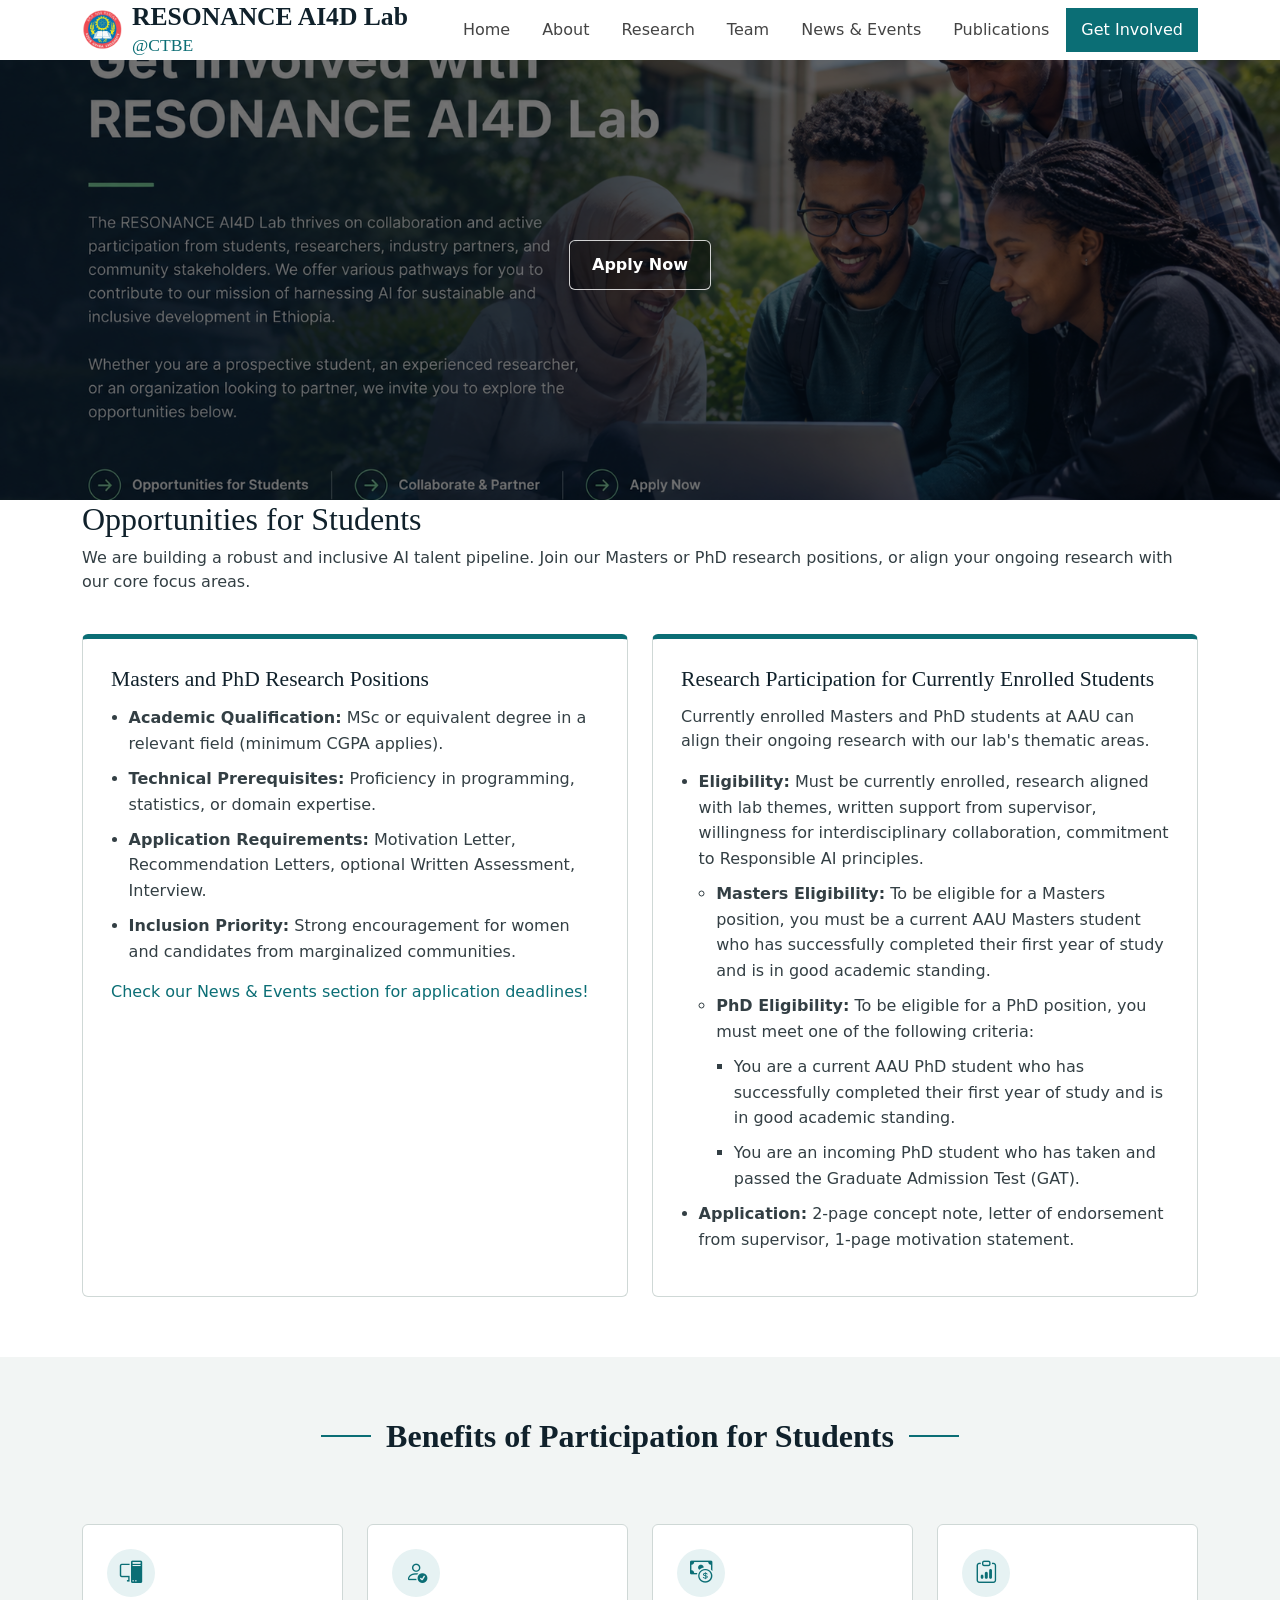
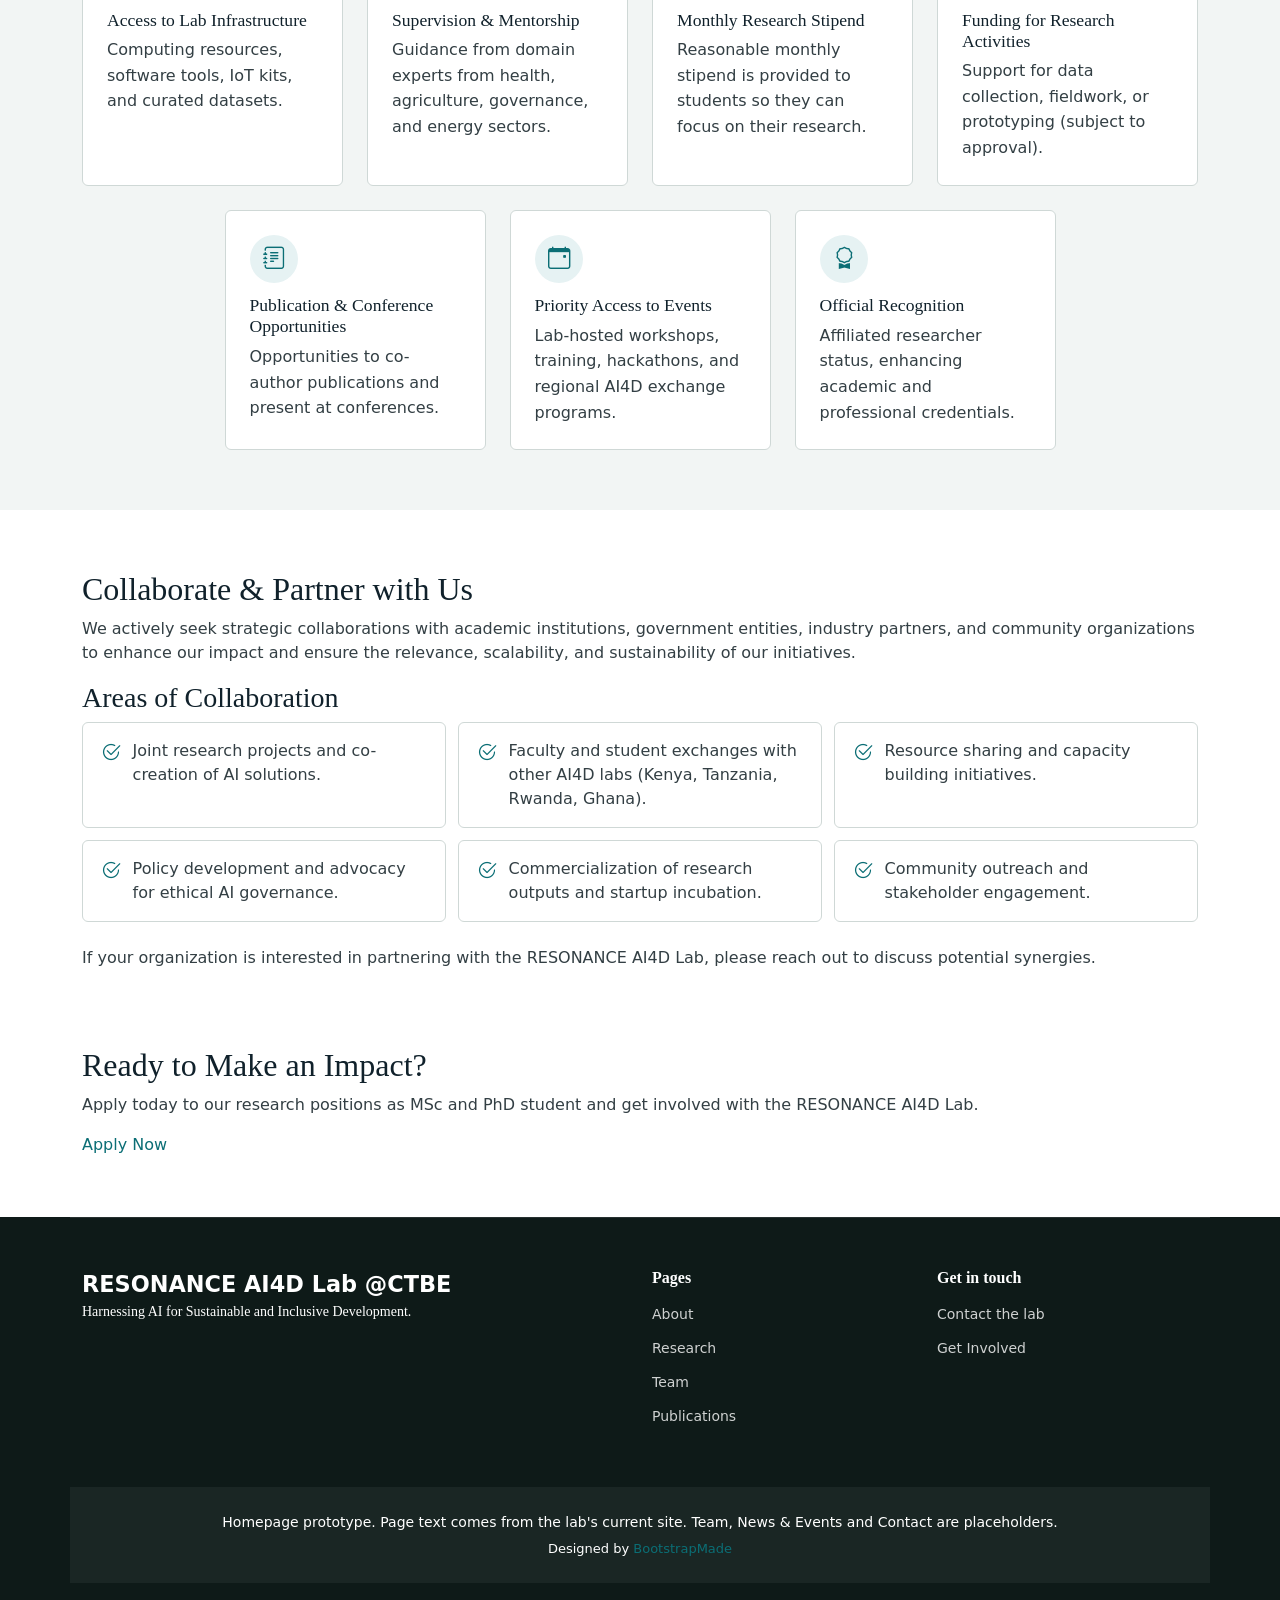
==== commit b6bd4260: "Finalizing with additional pages" ====
--- a/resonance-lab-site/get-involved.html
+++ b/resonance-lab-site/get-involved.html
@@ -3,726 +3,209 @@
 <head>
   <meta charset="utf-8">
   <meta name="viewport" content="width=device-width, initial-scale=1.0">
-
-  <title>Get Involved | RESONANCE AI4D Lab @CTBE</title>
-
-  <meta name="description"
-        content="Get involved with the RESONANCE AI4D Lab through research, student opportunities, collaboration, and partnerships.">
-
+  <title>About | RESONANCE AI4D Lab @CTBE</title>
+  <meta name="description" content="About the RESONANCE AI4D Lab @CTBE.">
   <link href="assets/vendor/bootstrap/css/bootstrap.min.css" rel="stylesheet">
   <link href="assets/vendor/bootstrap-icons/bootstrap-icons.css" rel="stylesheet">
   <link href="assets/css/main.css" rel="stylesheet">
   <link href="assets/css/lab.css" rel="stylesheet">
-
   <link rel="icon" type="image/png" href="assets/img/aauLogo.png">
-
   <!-- Template: Shuffle by BootstrapMade.com (https://bootstrapmade.com/license/) -->
 </head>
-
 <body class="index-page">
-
   <a class="skip" href="#main">Skip to main content</a>
 
-  <!-- Header -->
   <header id="header" class="header d-flex align-items-center fixed-top">
-
     <div class="container-fluid container-xl position-relative d-flex align-items-center justify-content-between">
-
-      <a href="index.html" class="logo d-flex align-items-center">
-        <img src="assets/img/aauLogo.png" alt="AAU Logo" width="40" height="40">
-        <span class="sitename">
-          RESONANCE AI4D Lab <small>@CTBE</small>
-        </span>
-      </a>
-
+     <a href="index.html" class="logo d-flex align-items-center">
+  <img src="assets/img/aauLogo.png" alt="" width="40" height="40">
+  <span class="sitename">RESONANCE AI4D Lab <small>@CTBE</small></span>
+</a>
       <nav id="navmenu" class="navmenu" aria-label="Main">
-
         <ul>
           <li><a href="index.html">Home</a></li>
-          <li><a href="about.html">About</a></li>
+          <li><a href="about.html" >About</a></li>
           <li><a href="research.html">Research</a></li>
           <li><a href="team.html">Team</a></li>
           <li><a href="news-events.html">News &amp; Events</a></li>
           <li><a href="publications.html">Publications</a></li>
-          <li>
-            <a href="get-involved.html" class="active" aria-current="page">
-              Get Involved
-            </a>
-          </li>
+          <li><a href="get-involved.html" class="active" aria-current="page">Get Involved</a></li>
           <!-- <li><a href="contact.html">Contact</a></li> -->
         </ul>
-
-        <button
-          type="button"
-          class="mobile-nav-toggle d-xl-none bi bi-list"
-          aria-controls="navmenu"
-          aria-expanded="false"
-          aria-label="Open menu">
-        </button>
-
+        <button type="button" class="mobile-nav-toggle d-xl-none bi bi-list" aria-controls="navmenu" aria-expanded="false" aria-label="Open menu"></button>
       </nav>
-
     </div>
   </header>
 
-
-  <!-- Main -->
   <main id="main" class="main">
-
-    <!-- Hero -->
-    <section class="get-involved-hero">
-
-      <div class="get-involved-hero-overlay"></div>
-
-      <div class="container get-involved-hero-content">
-
-        <h1>Get Involved</h1>
-
-        <p>
-          The RESONANCE AI4D Lab thrives on collaboration and active
-          participation from students, researchers, industry partners,
-          and community stakeholders.
-        </p>
-
-        <p>
-          We offer various pathways for you to contribute to our mission
-          of harnessing AI for sustainable and inclusive development in Ethiopia.
-        </p>
-
-      </div>
-
-    </section>
-
-
-    <!-- Introduction -->
-    <section class="section">
-
-      <div class="container">
-
-        <div class="section-title">
-          <h2>Join the RESONANCE AI4D Lab</h2>
-        </div>
-
-        <div class="prose">
-
-          <p>
-            Whether you are a prospective student, an experienced researcher,
-            or an organization looking to partner, we invite you to explore
-            the opportunities below.
-          </p>
-
-        </div>
-
-      </div>
-
-    </section>
-
-
-    <!-- Call for Applications -->
-    <section class="section light-background"
-             aria-labelledby="application-title">
-
-      <div class="container">
-
-        <div class="section-title">
-          <h2 id="application-title">Call for Applications</h2>
-        </div>
-
-        <div class="application-box">
-
-          <h3>MSc and PhD Research Positions</h3>
-
-          <p>
-            The RESONANCE AI4D Lab welcomes qualified students interested
-            in conducting interdisciplinary research in artificial intelligence
-            and sustainable development.
-          </p>
-
-          <h4>Academic Qualification</h4>
-
-          <p>
-            MSc or equivalent degree in a relevant field
-            (minimum CGPA applies).
-          </p>
-
-          <h4>Technical Prerequisites</h4>
-
-          <p>
-            Proficiency in programming, statistics, or relevant
-            domain expertise.
-          </p>
-
-          <h4>Application Requirements</h4>
-
-          <ul>
-            <li>Motivation Letter</li>
-            <li>Recommendation Letters</li>
-            <li>Optional Written Assessment</li>
-            <li>Interview</li>
-          </ul>
-
-          <h4>Inclusion Priority</h4>
-
-          <p>
-            Strong encouragement for women and candidates from
-            marginalized communities.
-          </p>
-
-          <div class="application-button">
-            <a
-              href="https://sites.google.com/aait.edu.et/resonance-lab/home/get-involved/application-202526"
-              class="btn btn-primary"
-              target="_blank"
-              rel="noopener">
-              Apply Now
-            </a>
-          </div>
-
-        </div>
-
-      </div>
-
-    </section>
-
-
-    <!-- Students -->
-    <section class="section"
-             aria-labelledby="students-title">
-
-      <div class="container">
-
-        <div class="section-title">
-          <h2 id="students-title">Opportunities for Students</h2>
-        </div>
-
-        <div class="prose">
-
-          <p>
-            We are building a robust and inclusive AI talent pipeline.
-            Join our Masters or PhD research positions, or align your
-            ongoing research with our core focus areas.
-          </p>
-
-        </div>
-
-
-        <div class="row gy-4 mt-3">
-
-          <!-- Masters and PhD -->
-          <div class="col-lg-6">
-
-            <article class="involvement-card">
-
-              <div class="involvement-icon">
-                <i class="bi bi-mortarboard"></i>
-              </div>
-
-              <h3>Masters and PhD Research Positions</h3>
-
+ <section class="get-involved-hero">
+
+  <div class="get-involved-hero-overlay"></div>
+
+  <div class="container get-involved-hero-content">
+
+    <!-- <h1>Get Involved with RESONANCE AI4D Lab</h1>
+
+    <p>
+      The RESONANCE AI4D Lab thrives on collaboration and active participation
+      from students, researchers, industry partners, and community stakeholders.
+      We offer various pathways for you to contribute to our mission of
+      harnessing AI for sustainable and inclusive development in Ethiopia.
+    </p>
+
+    <p>
+      Whether you are a prospective student, an experienced researcher,
+      or an organization looking to partner, we invite you to explore
+      the opportunities below.
+    </p> -->
+
+    <ul class="jump" aria-label="On this page">
+      <!-- <li>
+        <a href="#students">
+          Opportunities for Students
+        </a>
+      </li>
+
+      <li>
+        <a href="#collaborate">
+          Collaborate &amp; Partner
+        </a>
+      </li> -->
+
+      <li>
+        <a href="#apply">
+          Apply Now
+        </a>
+      </li>
+    </ul>
+
+  </div>
+
+</section>
+
+<section class="section pt-0" id="students" aria-labelledby="students-title">
+  <div class="container">
+    <div class="prose">
+      <h2 id="students-title">Opportunities for Students</h2>
+      <p>We are building a robust and inclusive AI talent pipeline. Join our Masters or PhD research positions, or align your ongoing research with our core focus areas.</p>
+    </div>
+    <div class="row gy-4 mt-1">
+      <div class="col-lg-6">
+        <div class="path">
+          <h3>Masters and PhD Research Positions</h3>
+          <ul>
+            <li><strong>Academic Qualification:</strong> MSc or equivalent degree in a relevant field (minimum CGPA applies).</li>
+            <li><strong>Technical Prerequisites:</strong> Proficiency in programming, statistics, or domain expertise.</li>
+            <li><strong>Application Requirements:</strong> Motivation Letter, Recommendation Letters, optional Written Assessment, Interview.</li>
+            <li><strong>Inclusion Priority:</strong> Strong encouragement for women and candidates from marginalized communities.</li>
+          </ul>
+          <p><a href="news-events.html">Check our News &amp; Events section for application deadlines!</a></p>
+        </div>
+      </div>
+      <div class="col-lg-6">
+        <div class="path">
+          <h3>Research Participation for Currently Enrolled Students</h3>
+          <p>Currently enrolled Masters and PhD students at AAU can align their ongoing research with our lab's thematic areas.</p>
+          <ul>
+            <li><strong>Eligibility:</strong> Must be currently enrolled, research aligned with lab themes, written support from supervisor, willingness for interdisciplinary collaboration, commitment to Responsible AI principles.
               <ul>
-                <li>
-                  <strong>Academic Qualification:</strong>
-                  MSc or equivalent degree in a relevant field
-                  (minimum CGPA applies).
-                </li>
-
-                <li>
-                  <strong>Technical Prerequisites:</strong>
-                  Proficiency in programming, statistics, or domain expertise.
-                </li>
-
-                <li>
-                  <strong>Application Requirements:</strong>
-                  Motivation Letter, Recommendation Letters,
-                  optional Written Assessment, Interview.
-                </li>
-
-                <li>
-                  <strong>Inclusion Priority:</strong>
-                  Strong encouragement for women and candidates
-                  from marginalized communities.
+                <li><strong>Masters Eligibility:</strong> To be eligible for a Masters position, you must be a current AAU Masters student who has successfully completed their first year of study and is in good academic standing.</li>
+                <li><strong>PhD Eligibility:</strong> To be eligible for a PhD position, you must meet one of the following criteria:
+                  <ul>
+                    <li>You are a current AAU PhD student who has successfully completed their first year of study and is in good academic standing.</li>
+                    <li>You are an incoming PhD student who has taken and passed the Graduate Admission Test (GAT).</li>
+                  </ul>
                 </li>
               </ul>
-
-            </article>
-
-          </div>
-
-
-          <!-- Current Students -->
-          <div class="col-lg-6">
-
-            <article class="involvement-card">
-
-              <div class="involvement-icon">
-                <i class="bi bi-journal-code"></i>
-              </div>
-
-              <h3>Research Participation for Currently Enrolled Students</h3>
-
-              <p>
-                Currently enrolled Masters and PhD students at AAU can
-                align their ongoing research with the lab's thematic areas.
-              </p>
-
-              <ul>
-                <li>Currently enrolled at AAU.</li>
-                <li>Research aligned with lab themes.</li>
-                <li>Written support from supervisor.</li>
-                <li>Willingness for interdisciplinary collaboration.</li>
-                <li>Commitment to Responsible AI principles.</li>
-              </ul>
-
-            </article>
-
-          </div>
-
-        </div>
-
-      </div>
-
-    </section>
-
-
-    <!-- Eligibility -->
-    <section class="section light-background"
-             aria-labelledby="eligibility-title">
-
-      <div class="container">
-
-        <div class="section-title">
-          <h2 id="eligibility-title">Eligibility</h2>
-        </div>
-
-        <div class="row gy-4">
-
-          <div class="col-lg-6">
-
-            <article class="person">
-
-              <div class="involvement-icon">
-                <i class="bi bi-mortarboard"></i>
-              </div>
-
-              <h3>Masters Eligibility</h3>
-
-              <p>
-                To be eligible for a Masters position, you must be a
-                current AAU Masters student who has successfully completed
-                their first year of study and is in good academic standing.
-              </p>
-
-            </article>
-
-          </div>
-
-
-          <div class="col-lg-6">
-
-            <article class="person">
-
-              <div class="involvement-icon">
-                <i class="bi bi-mortarboard-fill"></i>
-              </div>
-
-              <h3>PhD Eligibility</h3>
-
-              <p>
-                To be eligible for a PhD position, you must meet one of
-                the following criteria:
-              </p>
-
-              <ul>
-                <li>
-                  You are a current AAU PhD student who has successfully
-                  completed their first year of study and is in good
-                  academic standing.
-                </li>
-
-                <li>
-                  You are an incoming PhD student who has taken and passed
-                  the Graduate Admission Test (GAT).
-                </li>
-              </ul>
-
-            </article>
-
-          </div>
-
-        </div>
-
-      </div>
-
-    </section>
-
-
-    <!-- Application for Current Students -->
-    <section class="section"
-             aria-labelledby="requirements-title">
-
-      <div class="container">
-
-        <div class="section-title">
-          <h2 id="requirements-title">
-            Application Requirements for Currently Enrolled Students
-          </h2>
-        </div>
-
-        <div class="row gy-4">
-
-          <div class="col-md-4">
-
-            <article class="benefit-card">
-              <i class="bi bi-file-earmark-text"></i>
-              <h3>Concept Note</h3>
-              <p>
-                A 2-page research concept note.
-              </p>
-            </article>
-
-          </div>
-
-          <div class="col-md-4">
-
-            <article class="benefit-card">
-              <i class="bi bi-person-check"></i>
-              <h3>Supervisor Endorsement</h3>
-              <p>
-                A letter of endorsement from your supervisor.
-              </p>
-            </article>
-
-          </div>
-
-          <div class="col-md-4">
-
-            <article class="benefit-card">
-              <i class="bi bi-file-text"></i>
-              <h3>Motivation Statement</h3>
-              <p>
-                A 1-page motivation statement.
-              </p>
-            </article>
-
-          </div>
-
-        </div>
-
-      </div>
-
-    </section>
-
-
-    <!-- Benefits -->
-    <section class="section light-background"
-             aria-labelledby="benefits-title">
-
-      <div class="container">
-
-        <div class="section-title">
-          <h2 id="benefits-title">Benefits of Participation for Students</h2>
-        </div>
-
-        <div class="row gy-4">
-
-          <div class="col-md-6 col-lg-4">
-            <article class="benefit-card">
-              <i class="bi bi-pc-display"></i>
-              <h3>Access to Lab Infrastructure</h3>
-              <p>
-                Computing resources, software tools, IoT kits,
-                and curated datasets.
-              </p>
-            </article>
-          </div>
-
-          <div class="col-md-6 col-lg-4">
-            <article class="benefit-card">
-              <i class="bi bi-person-video3"></i>
-              <h3>Supervision &amp; Mentorship</h3>
-              <p>
-                Guidance from domain experts from health, agriculture,
-                governance, and energy sectors.
-              </p>
-            </article>
-          </div>
-
-          <div class="col-md-6 col-lg-4">
-            <article class="benefit-card">
-              <i class="bi bi-cash-stack"></i>
-              <h3>Monthly Research Stipend</h3>
-              <p>
-                Reasonable monthly stipend is provided to students
-                so they can focus on their research.
-              </p>
-            </article>
-          </div>
-
-          <div class="col-md-6 col-lg-4">
-            <article class="benefit-card">
-              <i class="bi bi-graph-up-arrow"></i>
-              <h3>Funding for Research Activities</h3>
-              <p>
-                Support for data collection, fieldwork, or prototyping
-                subject to approval.
-              </p>
-            </article>
-          </div>
-
-          <div class="col-md-6 col-lg-4">
-            <article class="benefit-card">
-              <i class="bi bi-journal-richtext"></i>
-              <h3>Publication &amp; Conference Opportunities</h3>
-              <p>
-                Opportunities to co-author publications and present
-                at conferences.
-              </p>
-            </article>
-          </div>
-
-          <div class="col-md-6 col-lg-4">
-            <article class="benefit-card">
-              <i class="bi bi-calendar-event"></i>
-              <h3>Priority Access to Events</h3>
-              <p>
-                Lab-hosted workshops, training, hackathons,
-                and regional AI4D exchange programs.
-              </p>
-            </article>
-          </div>
-
-          <div class="col-md-6 col-lg-4">
-            <article class="benefit-card">
-              <i class="bi bi-award"></i>
-              <h3>Official Recognition</h3>
-              <p>
-                Affiliated researcher status, enhancing academic
-                and professional credentials.
-              </p>
-            </article>
-          </div>
-
-        </div>
-
-      </div>
-
-    </section>
-
-
-    <!-- Collaborate -->
-    <section class="section"
-             aria-labelledby="collaborate-title">
-
-      <div class="container">
-
-        <div class="section-title">
-          <h2 id="collaborate-title">Collaborate &amp; Partner with Us</h2>
-        </div>
-
-        <div class="prose">
-
-          <p>
-            We actively seek strategic collaborations with academic
-            institutions, government entities, industry partners,
-            and community organizations to enhance our impact and
-            ensure the relevance, scalability, and sustainability
-            of our initiatives.
-          </p>
-
-          <h3>Areas of Collaboration</h3>
-
-        </div>
-
-
-        <div class="row gy-4 mt-3">
-
-          <div class="col-md-6 col-lg-4">
-            <article class="benefit-card">
-              <i class="bi bi-diagram-3"></i>
-              <h3>Joint Research</h3>
-              <p>
-                Joint research projects and co-creation of AI solutions.
-              </p>
-            </article>
-          </div>
-
-          <div class="col-md-6 col-lg-4">
-            <article class="benefit-card">
-              <i class="bi bi-globe2"></i>
-              <h3>Researcher Exchanges</h3>
-              <p>
-                Faculty and student exchanges with other AI4D labs
-                in Kenya, Tanzania, Rwanda, and Ghana.
-              </p>
-            </article>
-          </div>
-
-          <div class="col-md-6 col-lg-4">
-            <article class="benefit-card">
-              <i class="bi bi-share"></i>
-              <h3>Resource Sharing</h3>
-              <p>
-                Resource sharing and capacity-building initiatives.
-              </p>
-            </article>
-          </div>
-
-          <div class="col-md-6 col-lg-4">
-            <article class="benefit-card">
-              <i class="bi bi-shield-check"></i>
-              <h3>Ethical AI Governance</h3>
-              <p>
-                Policy development and advocacy for ethical AI governance.
-              </p>
-            </article>
-          </div>
-
-          <div class="col-md-6 col-lg-4">
-            <article class="benefit-card">
-              <i class="bi bi-lightbulb"></i>
-              <h3>Commercialization</h3>
-              <p>
-                Commercialization of research outputs and startup incubation.
-              </p>
-            </article>
-          </div>
-
-          <div class="col-md-6 col-lg-4">
-            <article class="benefit-card">
-              <i class="bi bi-people"></i>
-              <h3>Community Engagement</h3>
-              <p>
-                Community outreach and stakeholder engagement.
-              </p>
-            </article>
-          </div>
-
-        </div>
-
-        <div class="prose mt-4">
-
-          <p>
-            If your organization is interested in partnering with the
-            RESONANCE AI4D Lab, please reach out to discuss potential
-            synergies.
-          </p>
-
-        </div>
-
-      </div>
-
-    </section>
-
-
-    <!-- Final CTA -->
-    <section class="section light-background"
-             aria-labelledby="impact-title">
-
-      <div class="container text-center">
-
-        <div class="section-title">
-
-          <h2 id="impact-title">Ready to Make an Impact?</h2>
-
-        </div>
-
-        <p>
-          Apply today to our research positions as MSc and PhD students
-          and get involved with the RESONANCE AI4D Lab.
-        </p>
-
-        <a
-          href="https://sites.google.com/aait.edu.et/resonance-lab/home/get-involved/application-202526"
-          class="btn btn-primary"
-          target="_blank"
-          rel="noopener">
-          Apply Now
-        </a>
-
-      </div>
-
-    </section>
-
+            </li>
+            <li><strong>Application:</strong> 2-page concept note, letter of endorsement from supervisor, 1-page motivation statement.</li>
+          </ul>
+        </div>
+      </div>
+    </div>
+  </div>
+</section>
+
+<section class="section light-background" aria-labelledby="benefits-title">
+  <div class="container">
+    <div class="section-title"><h2 id="benefits-title">Benefits of Participation for Students</h2></div>
+    <div class="row gy-4 justify-content-center">
+      <div class="col-md-6 col-lg-3"><div class="perk"><span class="perk-icon" aria-hidden="true"><i class="bi bi-pc-display"></i></span><h3>Access to Lab Infrastructure</h3><p>Computing resources, software tools, IoT kits, and curated datasets.</p></div></div>
+      <div class="col-md-6 col-lg-3"><div class="perk"><span class="perk-icon" aria-hidden="true"><i class="bi bi-person-check"></i></span><h3>Supervision &amp; Mentorship</h3><p>Guidance from domain experts from health, agriculture, governance, and energy sectors.</p></div></div>
+      <div class="col-md-6 col-lg-3"><div class="perk"><span class="perk-icon" aria-hidden="true"><i class="bi bi-cash-coin"></i></span><h3>Monthly Research Stipend</h3><p>Reasonable monthly stipend is provided to students so they can focus on their research.</p></div></div>
+      <div class="col-md-6 col-lg-3"><div class="perk"><span class="perk-icon" aria-hidden="true"><i class="bi bi-clipboard-data"></i></span><h3>Funding for Research Activities</h3><p>Support for data collection, fieldwork, or prototyping (subject to approval).</p></div></div>
+      <div class="col-md-6 col-lg-3"><div class="perk"><span class="perk-icon" aria-hidden="true"><i class="bi bi-journal-text"></i></span><h3>Publication &amp; Conference Opportunities</h3><p>Opportunities to co-author publications and present at conferences.</p></div></div>
+      <div class="col-md-6 col-lg-3"><div class="perk"><span class="perk-icon" aria-hidden="true"><i class="bi bi-calendar-event"></i></span><h3>Priority Access to Events</h3><p>Lab-hosted workshops, training, hackathons, and regional AI4D exchange programs.</p></div></div>
+      <div class="col-md-6 col-lg-3"><div class="perk"><span class="perk-icon" aria-hidden="true"><i class="bi bi-award"></i></span><h3>Official Recognition</h3><p>Affiliated researcher status, enhancing academic and professional credentials.</p></div></div>
+    </div>
+  </div>
+</section>
+
+<section class="section" id="collaborate" aria-labelledby="collab-title">
+  <div class="container">
+    <div class="prose">
+      <h2 id="collab-title">Collaborate &amp; Partner with Us</h2>
+      <p>We actively seek strategic collaborations with academic institutions, government entities, industry partners, and community organizations to enhance our impact and ensure the relevance, scalability, and sustainability of our initiatives.</p>
+      <h3>Areas of Collaboration</h3>
+    </div>
+    <ul class="collab">
+      <li><i class="bi bi-check2-circle" aria-hidden="true"></i><span>Joint research projects and co-creation of AI solutions.</span></li>
+      <li><i class="bi bi-check2-circle" aria-hidden="true"></i><span>Faculty and student exchanges with other AI4D labs (Kenya, Tanzania, Rwanda, Ghana).</span></li>
+      <li><i class="bi bi-check2-circle" aria-hidden="true"></i><span>Resource sharing and capacity building initiatives.</span></li>
+      <li><i class="bi bi-check2-circle" aria-hidden="true"></i><span>Policy development and advocacy for ethical AI governance.</span></li>
+      <li><i class="bi bi-check2-circle" aria-hidden="true"></i><span>Commercialization of research outputs and startup incubation.</span></li>
+      <li><i class="bi bi-check2-circle" aria-hidden="true"></i><span>Community outreach and stakeholder engagement.</span></li>
+    </ul>
+    <div class="prose"><p>If your organization is interested in partnering with the RESONANCE AI4D Lab, please reach out to discuss potential synergies.</p></div>
+  </div>
+</section>
+
+<section class="section pt-0 updates" aria-labelledby="apply-title">
+  <div class="container">
+    <div class="cta" id="apply">
+      <h2 id="apply-title">Ready to Make an Impact?</h2>
+      <p>Apply today to our research positions as MSc and PhD student and get involved with the RESONANCE AI4D Lab.</p>
+      <a class="btn-lab-light" href="https://sites.google.com/aait.edu.et/resonance-lab/home/get-involved/application-202526">Apply Now</a>
+    </div>
+  </div>
+</section>
   </main>
 
-
-  <!-- Footer -->
   <footer id="footer" class="footer dark-background">
-
     <div class="container footer-top">
-
       <div class="row gy-4">
-
         <div class="col-lg-6 footer-about">
-
-          <span class="sitename"
-                style="font-size:1.4rem;font-weight:700">
-            RESONANCE AI4D Lab @CTBE
-          </span>
-
-          <p>
-            Harnessing AI for Sustainable and Inclusive Development.
-          </p>
-
-        </div>
-
-
+          <span class="sitename" style="font-size:1.4rem;font-weight:700">RESONANCE AI4D Lab @CTBE</span>
+          <p>Harnessing AI for Sustainable and Inclusive Development.</p>
+        </div>
         <div class="col-lg-3 col-6 footer-links">
-
           <h4>Pages</h4>
-
           <ul>
             <li><a href="about.html">About</a></li>
             <li><a href="research.html">Research</a></li>
             <li><a href="team.html">Team</a></li>
             <li><a href="publications.html">Publications</a></li>
-            <li><a href="get-involved.html">Get Involved</a></li>
-          </ul>
-
-        </div>
-
-
+          </ul>
+        </div>
         <div class="col-lg-3 col-6 footer-links">
-
           <h4>Get in touch</h4>
-
           <ul>
             <li><a href="contact.html">Contact the lab</a></li>
             <li><a href="get-involved.html">Get Involved</a></li>
           </ul>
-
-        </div>
-
-      </div>
-
-    </div>
-
-
+        </div>
+      </div>
+    </div>
     <div class="container copyright text-center mt-4">
-
-      <p>
-        Homepage prototype. Page text comes from the lab's current site.
-        News &amp; Events and Contact are placeholders.
-      </p>
-
+      <p>Homepage prototype. Page text comes from the lab's current site. Team, News &amp; Events and Contact are placeholders.</p>
       <div class="credits">
-        Designed by
-        <a href="https://bootstrapmade.com/">BootstrapMade</a>
-      </div>
-
-    </div>
-
+        <!-- Free-licence credit link kept intact: https://bootstrapmade.com/license/ -->
+        Designed by <a href="https://bootstrapmade.com/">BootstrapMade</a>
+      </div>
+    </div>
   </footer>
 
-
-  <a href="#"
-     id="scroll-top"
-     class="scroll-top d-flex align-items-center justify-content-center"
-     aria-label="Back to top">
-    <i class="bi bi-arrow-up-short" aria-hidden="true"></i>
-  </a>
-
+  <a href="#" id="scroll-top" class="scroll-top d-flex align-items-center justify-content-center" aria-label="Back to top"><i class="bi bi-arrow-up-short" aria-hidden="true"></i></a>
   <script src="assets/js/main.js"></script>
-
 </body>
 </html>
--- a/resonance-lab-site/assets/css/lab.css
+++ b/resonance-lab-site/assets/css/lab.css
@@ -308,4 +308,465 @@
   display: flex;
   justify-content: center;
   align-items: center;
+}
+
+/* Get Involved page */
+.jump{list-style:none;display:flex;flex-wrap:wrap;gap:.6rem;padding:0;margin:1.5rem 0 0}
+.jump a{display:inline-block;padding:.45rem 1rem;border:1px solid var(--accent-color);border-radius:999px;text-decoration:none;color:var(--accent-color);font-weight:600}
+.jump a:hover{background:var(--accent-color);color:#fff}
+.path{height:100%;padding:1.75rem;background:var(--surface-color);border:1px solid #cfd8d6;border-top:5px solid var(--accent-color);border-radius:6px}
+.path h3{font-size:1.35rem;margin:0 0 .75rem}
+.path ul{padding-left:1.1rem}
+.path li{margin-bottom:.6rem;line-height:1.6}
+.path ul ul{margin-top:.6rem}
+.perk{height:100%;padding:1.5rem;background:var(--surface-color);border:1px solid #cfd8d6;border-radius:6px}
+.perk-icon{display:inline-flex;align-items:center;justify-content:center;width:48px;height:48px;border-radius:50%;background:#e6f2f3;color:var(--accent-color);font-size:1.4rem;margin-bottom:.8rem}
+.perk h3{font-size:1.1rem;margin:0 0 .4rem;color:var(--heading-color)}
+.perk p{margin:0;line-height:1.6}
+.collab{list-style:none;padding:0;margin:0 0 1.5rem;display:grid;gap:.75rem;grid-template-columns:repeat(auto-fit,minmax(18rem,1fr))}
+.collab li{display:flex;gap:.75rem;align-items:flex-start;padding:1rem 1.1rem;background:var(--surface-color);border:1px solid #cfd8d6;border-radius:6px;line-height:1.5}
+.collab i{color:var(--accent-color);font-size:1.25rem;flex-shrink:0;line-height:1.3}
+/* News & Events page */
+.timeline{list-style:none;margin:1.5rem 0 0;padding:0}
+.event{position:relative;margin-left:.5rem;padding:0 0 2rem 2rem;border-left:3px solid #cfd8d6}
+.event:last-child{border-left-color:transparent;padding-bottom:0}
+.event::before{content:"";position:absolute;left:-9px;top:.4rem;width:15px;height:15px;border-radius:50%;background:var(--accent-color)}
+.event.is-past::before{background:#9fb3b0}
+.event-date{margin:0 0 .15rem;font-weight:700;color:var(--accent-color)}
+.event h3{font-size:1.25rem;margin:0 0 .4rem;color:var(--heading-color)}
+.event p{line-height:1.65}
+.event .btn-lab-dark{margin-top:.25rem}
+.badge-past{display:inline-block;margin-left:.6rem;padding:.1rem .65rem;border-radius:999px;background:#e6e9e8;color:#44565f;font-size:.8rem;font-weight:600}
+
+/* =========================
+   News & Events Hero
+   ========================= */
+
+.news-hero {
+  position: relative;
+  min-height: 420px;
+
+  background-image: url("../img/7ba92d51d509f506bb0183287a3b35b3.jpg");
+  background-size: cover;
+  background-position: center;
+  background-repeat: no-repeat;
+
+  display: flex;
+  align-items: center;
+  justify-content: center;
+
+  color: #ffffff;
+  text-align: center;
+}
+
+.news-hero-overlay {
+  position: absolute;
+  inset: 0;
+  background: rgba(0, 0, 0, 0.50);
+}
+
+.news-hero-content {
+  position: relative;
+  z-index: 2;
+  max-width: 900px;
+  padding: 40px 20px;
+}
+
+.news-hero-content h1 {
+  color: #ffffff;
+  font-size: 52px;
+  font-weight: 700;
+  margin-bottom: 20px;
+  text-shadow: 2px 2px 6px rgba(0, 0, 0, 0.6);
+}
+
+.news-hero-content p {
+  color: #ffffff;
+  font-size: 18px;
+  line-height: 1.7;
+  margin-bottom: 10px;
+  text-shadow: 1px 1px 4px rgba(0, 0, 0, 0.6);
+}
+
+/* Mobile */
+@media (max-width: 768px) {
+  .news-hero {
+    min-height: 380px;
+  }
+
+  .news-hero-content h1 {
+    font-size: 38px;
+  }
+
+  .news-hero-content p {
+    font-size: 16px;
+  }
+}
+
+/* =========================
+   CONTACT HERO
+   ========================= */
+
+.contact-hero {
+  position: relative;
+  min-height: 420px;
+
+  background-image: url("../img/279f9abce9aa12de74d00be3b5bff109.jpg");
+  background-size: cover;
+  background-position: center;
+  background-repeat: no-repeat;
+
+  display: flex;
+  align-items: center;
+  justify-content: center;
+
+  color: #ffffff;
+  text-align: center;
+}
+
+.contact-hero-overlay {
+  position: absolute;
+  inset: 0;
+  background: rgba(0, 0, 0, 0.50);
+}
+
+.contact-hero-content {
+  position: relative;
+  z-index: 2;
+  max-width: 900px;
+  padding: 40px 20px;
+}
+
+.contact-hero-content h1 {
+  color: #ffffff;
+  font-size: 52px;
+  font-weight: 700;
+  margin-bottom: 20px;
+
+  text-shadow: 2px 2px 6px rgba(0, 0, 0, 0.6);
+}
+
+.contact-hero-content p {
+  color: #ffffff;
+  font-size: 18px;
+  line-height: 1.7;
+  margin-bottom: 10px;
+
+  text-shadow: 1px 1px 4px rgba(0, 0, 0, 0.6);
+}
+
+
+/* =========================
+   CONTACT SECTION
+   ========================= */
+
+.contact-section {
+  padding-top: 70px;
+  padding-bottom: 50px;
+}
+
+.contact-section .section-title {
+  margin-bottom: 40px;
+}
+
+.contact-section .section-title h2 {
+  font-size: 32px;
+  font-weight: 700;
+}
+
+
+/* =========================
+   CONTACT CARDS
+   ========================= */
+
+.contact-card {
+  height: 100%;
+
+  display: flex;
+  align-items: flex-start;
+
+  gap: 20px;
+
+  padding: 30px;
+
+  background: #ffffff;
+
+  border-radius: 12px;
+
+  box-shadow: 0 5px 25px rgba(0, 0, 0, 0.08);
+
+  transition: 0.3s ease;
+}
+
+.contact-card:hover {
+  transform: translateY(-5px);
+
+  box-shadow: 0 8px 30px rgba(0, 0, 0, 0.12);
+}
+
+.contact-icon {
+  min-width: 55px;
+  height: 55px;
+
+  display: flex;
+  align-items: center;
+  justify-content: center;
+
+  border-radius: 50%;
+
+  background: var(--accent-color);
+
+  color: #ffffff;
+
+  font-size: 25px;
+}
+
+.contact-card h3 {
+  margin: 0 0 10px;
+
+  font-size: 20px;
+  font-weight: 700;
+
+  color: var(--heading-color);
+}
+
+.contact-card p {
+  margin: 0;
+
+  line-height: 1.7;
+
+  color: var(--default-color);
+}
+
+.contact-card a {
+  color: var(--accent-color);
+
+  text-decoration: none;
+
+  font-weight: 600;
+}
+
+.contact-card a:hover {
+  text-decoration: underline;
+}
+
+
+/* =========================
+   CONTACT MESSAGE
+   ========================= */
+
+.contact-message {
+  padding-top: 30px;
+  padding-bottom: 70px;
+}
+
+.contact-message-box {
+  max-width: 850px;
+
+  margin: 0 auto;
+
+  padding: 45px 35px;
+
+  background: #f7f9f8;
+
+  border-radius: 12px;
+}
+
+.contact-message-box > i {
+  font-size: 45px;
+
+  color: var(--accent-color);
+
+  display: block;
+
+  margin-bottom: 15px;
+}
+
+.contact-message-box h2 {
+  font-size: 30px;
+
+  margin-bottom: 15px;
+}
+
+.contact-message-box p {
+  max-width: 700px;
+
+  margin: 0 auto 25px;
+
+  line-height: 1.7;
+}
+
+
+/* =========================
+   MOBILE
+   ========================= */
+
+@media (max-width: 768px) {
+
+  .contact-hero {
+    min-height: 380px;
+  }
+
+  .contact-hero-content h1 {
+    font-size: 38px;
+  }
+
+  .contact-hero-content p {
+    font-size: 16px;
+  }
+
+  .contact-card {
+    padding: 25px;
+  }
+
+}
+/* =========================
+   GET INVOLVED HERO
+   ========================= */
+
+.get-involved-hero {
+  position: relative;
+  min-height: 500px;
+
+  background-image: url("../img/ChatGPT\ Image\ Oct\ 5\,\ 2026\,\ 04_10_05\ PM.png");
+  background-size: cover;
+  background-position: center;
+  background-repeat: no-repeat;
+
+  display: flex;
+  align-items: center;
+  justify-content: center;
+
+  color: #ffffff;
+  text-align: center;
+}
+
+.get-involved-hero-overlay {
+  position: absolute;
+  inset: 0;
+
+  background: rgba(0, 0, 0, 0.55);
+}
+
+.get-involved-hero-content {
+  position: relative;
+  z-index: 2;
+
+  max-width: 950px;
+
+  padding: 50px 20px;
+}
+
+.get-involved-hero-content h1 {
+  color: #ffffff;
+
+  font-size: 52px;
+  font-weight: 700;
+
+  margin-bottom: 25px;
+
+  text-shadow: 2px 2px 6px rgba(0, 0, 0, 0.7);
+}
+
+.get-involved-hero-content p {
+  color: #ffffff;
+
+  font-size: 18px;
+  line-height: 1.7;
+
+  margin-bottom: 15px;
+
+  text-shadow: 1px 1px 4px rgba(0, 0, 0, 0.7);
+}
+
+
+/* =========================
+   HERO JUMP LINKS
+   ========================= */
+
+.get-involved-hero .jump {
+  display: flex;
+
+  justify-content: center;
+  align-items: center;
+
+  flex-wrap: wrap;
+
+  gap: 15px;
+
+  list-style: none;
+
+  margin: 30px 0 0;
+  padding: 0;
+}
+
+.get-involved-hero .jump li {
+  margin: 0;
+}
+
+.get-involved-hero .jump a {
+  display: inline-block;
+
+  padding: 12px 22px;
+
+  border: 1px solid rgba(255, 255, 255, 0.8);
+
+  border-radius: 6px;
+
+  color: #ffffff;
+
+  text-decoration: none;
+
+  font-weight: 600;
+
+  background: rgba(0, 0, 0, 0.25);
+
+  transition: all 0.3s ease;
+}
+
+.get-involved-hero .jump a:hover {
+  background: var(--accent-color);
+
+  border-color: var(--accent-color);
+
+  color: #ffffff;
+
+  transform: translateY(-2px);
+}
+
+
+/* =========================
+   MOBILE
+   ========================= */
+
+@media (max-width: 768px) {
+
+  .get-involved-hero {
+    min-height: 500px;
+
+    background-position: center;
+  }
+
+  .get-involved-hero-content {
+    padding: 40px 20px;
+  }
+
+  .get-involved-hero-content h1 {
+    font-size: 36px;
+  }
+
+  .get-involved-hero-content p {
+    font-size: 16px;
+  }
+
+  .get-involved-hero .jump {
+    flex-direction: column;
+
+    gap: 10px;
+  }
+
+  .get-involved-hero .jump a {
+    width: 100%;
+  }
+
 }
